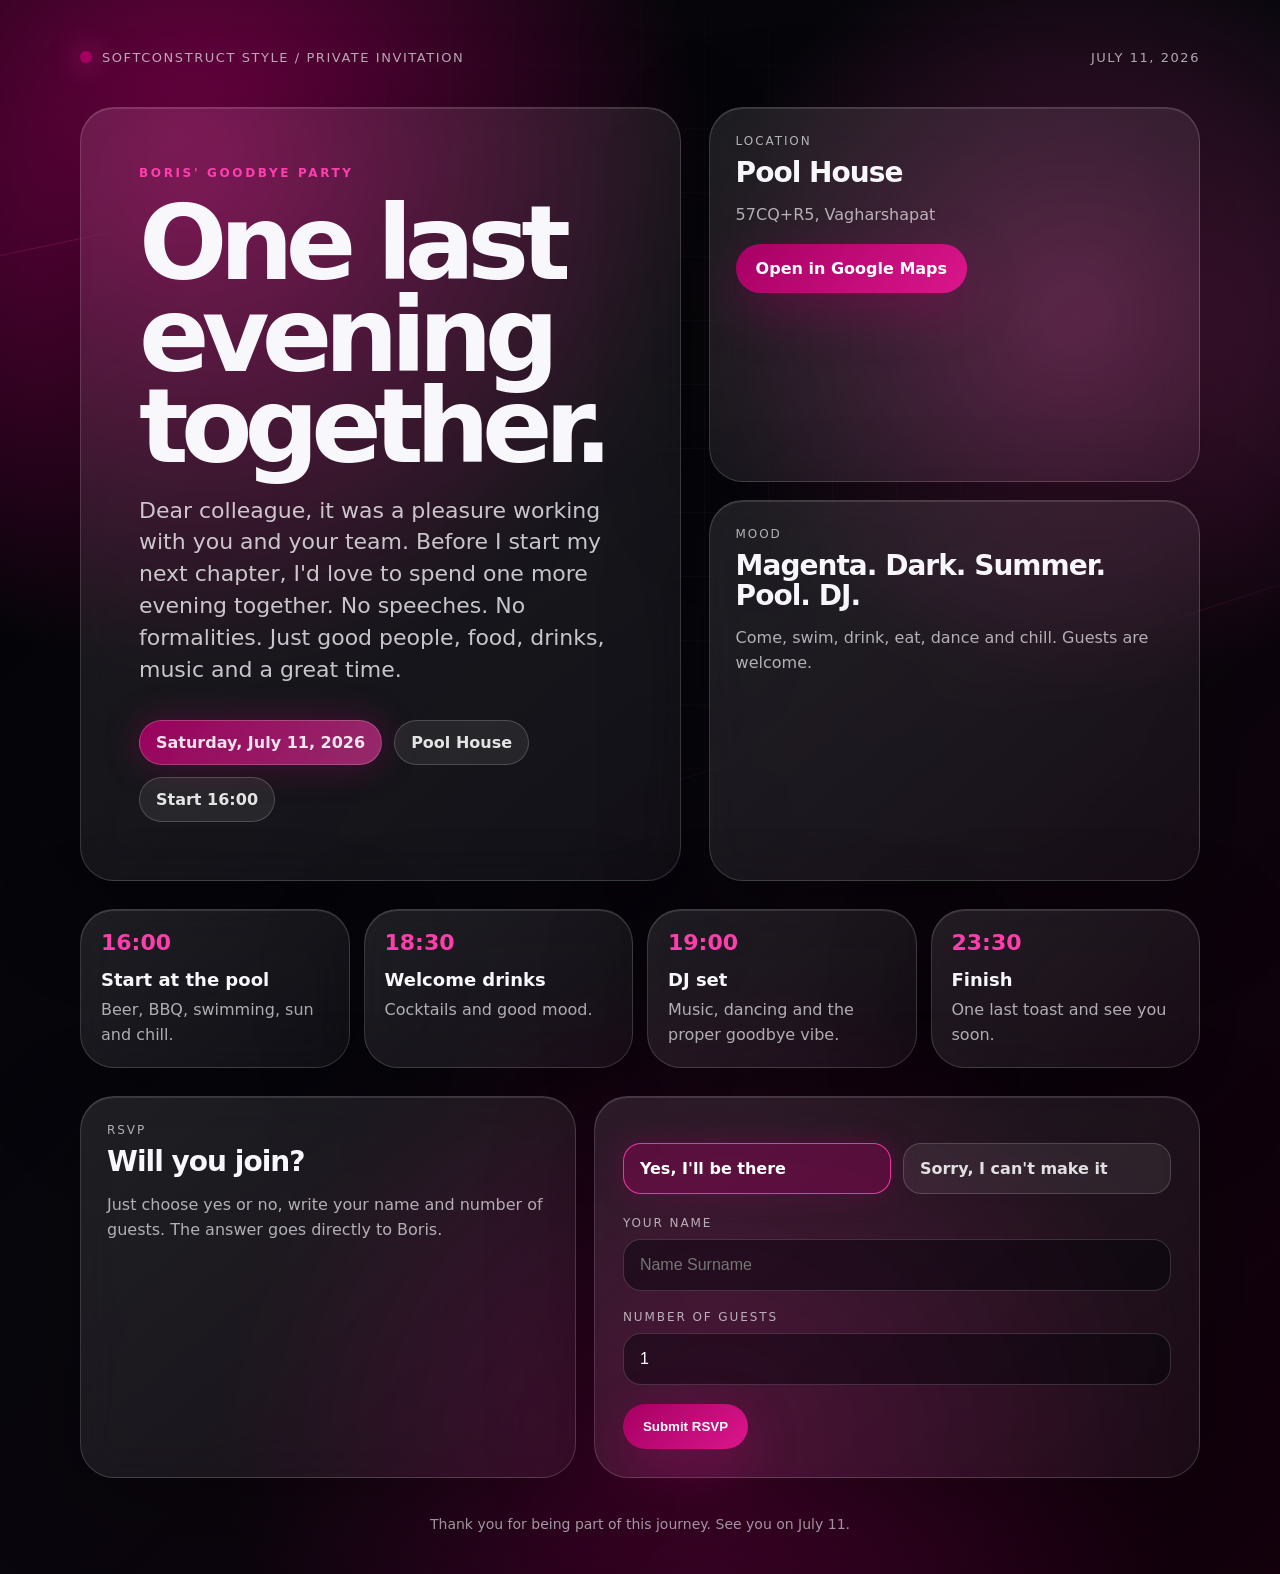
==== goodbuy.html @ ada1ddc1 "Add files via upload" ====
<!doctype html>
<html lang="en">
<head>
  <meta charset="utf-8" />
  <meta name="viewport" content="width=device-width, initial-scale=1" />
  <title>Boris' Goodbye Party</title>
  <meta name="description" content="Boris' Goodbye Party invitation" />
  <style>
    :root {
      --magenta: #a60063;
      --magenta-2: #ff3ead;
      --dark: #07070b;
      --panel: rgba(255,255,255,.075);
      --line: rgba(255,255,255,.16);
      --text: #f8f7fb;
      --muted: rgba(248,247,251,.68);
      --good: #77ffd8;
      --bad: #ff8fb8;
    }
    * { box-sizing: border-box; }
    html { scroll-behavior: smooth; }
    body {
      margin: 0;
      min-height: 100vh;
      color: var(--text);
      background:
        radial-gradient(circle at 15% 10%, rgba(166,0,99,.68), transparent 32rem),
        radial-gradient(circle at 84% 20%, rgba(255,62,173,.30), transparent 24rem),
        radial-gradient(circle at 55% 92%, rgba(166,0,99,.34), transparent 30rem),
        linear-gradient(135deg, #030306 0%, #08070d 48%, #13000c 100%);
      font-family: Inter, ui-sans-serif, system-ui, -apple-system, BlinkMacSystemFont, "Segoe UI", sans-serif;
      overflow-x: hidden;
    }
    body::before {
      content: "";
      position: fixed;
      inset: 0;
      pointer-events: none;
      background-image:
        linear-gradient(rgba(255,255,255,.035) 1px, transparent 1px),
        linear-gradient(90deg, rgba(255,255,255,.035) 1px, transparent 1px);
      background-size: 64px 64px;
      mask-image: radial-gradient(circle at center, black, transparent 78%);
    }
    .glow-line {
      position: fixed;
      width: 62vw;
      height: 1px;
      left: -10vw;
      top: 22vh;
      background: linear-gradient(90deg, transparent, rgba(255,62,173,.82), transparent);
      transform: rotate(-12deg);
      filter: blur(.2px);
      opacity: .55;
      pointer-events: none;
    }
    .glow-line.two { left: 45vw; top: 76vh; transform: rotate(-18deg); opacity: .35; }
    .wrap {
      width: min(1120px, calc(100% - 32px));
      margin: 0 auto;
      padding: 38px 0 42px;
      position: relative;
    }
    .topbar {
      display: flex;
      justify-content: space-between;
      align-items: center;
      gap: 16px;
      padding: 12px 0 42px;
      color: var(--muted);
      font-size: 13px;
      letter-spacing: .12em;
      text-transform: uppercase;
    }
    .brand-dot {
      width: 12px;
      height: 12px;
      border-radius: 999px;
      background: var(--magenta);
      box-shadow: 0 0 28px var(--magenta-2);
      display: inline-block;
      margin-right: 10px;
      vertical-align: -1px;
    }
    .hero {
      display: grid;
      grid-template-columns: 1.1fr .9fr;
      gap: 28px;
      align-items: stretch;
    }
    .card {
      border: 1px solid var(--line);
      background: linear-gradient(140deg, rgba(255,255,255,.10), rgba(255,255,255,.045));
      box-shadow: 0 28px 100px rgba(0,0,0,.34), inset 0 1px 0 rgba(255,255,255,.12);
      backdrop-filter: blur(22px);
      border-radius: 34px;
    }
    .main-card { padding: clamp(28px, 5vw, 58px); min-height: 680px; }
    .eyebrow {
      color: var(--magenta-2);
      font-weight: 800;
      letter-spacing: .22em;
      text-transform: uppercase;
      font-size: 12px;
      margin-bottom: 18px;
    }
    h1 {
      font-size: clamp(46px, 9vw, 104px);
      line-height: .88;
      letter-spacing: -.075em;
      margin: 0 0 22px;
      max-width: 820px;
    }
    .lead {
      max-width: 650px;
      color: rgba(248,247,251,.78);
      font-size: clamp(17px, 2.1vw, 22px);
      line-height: 1.45;
      margin: 0 0 34px;
    }
    .date-row {
      display: flex;
      flex-wrap: wrap;
      gap: 12px;
      margin: 34px 0 0;
    }
    .pill {
      border: 1px solid rgba(255,255,255,.18);
      background: rgba(255,255,255,.075);
      border-radius: 999px;
      padding: 12px 16px;
      color: rgba(255,255,255,.88);
      font-weight: 700;
    }
    .pill.magenta {
      background: linear-gradient(135deg, rgba(166,0,99,.92), rgba(255,62,173,.55));
      box-shadow: 0 0 34px rgba(166,0,99,.38);
      border-color: rgba(255,255,255,.20);
    }
    .side { display: grid; gap: 18px; }
    .info-card { padding: 26px; }
    .label {
      color: var(--muted);
      font-size: 12px;
      text-transform: uppercase;
      letter-spacing: .16em;
      margin-bottom: 10px;
    }
    .big { font-size: 28px; line-height: 1.05; font-weight: 850; letter-spacing: -.035em; margin: 0; }
    .muted { color: var(--muted); line-height: 1.55; }
    .button, button {
      appearance: none;
      border: 0;
      cursor: pointer;
      text-decoration: none;
      display: inline-flex;
      justify-content: center;
      align-items: center;
      gap: 10px;
      border-radius: 999px;
      padding: 15px 20px;
      color: #fff;
      font-weight: 850;
      background: linear-gradient(135deg, var(--magenta), #db168c);
      box-shadow: 0 18px 50px rgba(166,0,99,.35);
      transition: transform .2s ease, filter .2s ease, opacity .2s ease;
    }
    .button:hover, button:hover { transform: translateY(-2px); filter: brightness(1.08); }
    .button.secondary {
      background: rgba(255,255,255,.075);
      border: 1px solid rgba(255,255,255,.16);
      box-shadow: none;
    }
    .agenda {
      margin-top: 28px;
      display: grid;
      grid-template-columns: repeat(4, 1fr);
      gap: 14px;
    }
    .agenda-item { padding: 20px; min-height: 156px; }
    .time { color: var(--magenta-2); font-weight: 900; font-size: 22px; margin-bottom: 14px; }
    .agenda-title { font-size: 18px; font-weight: 850; margin-bottom: 8px; }
    .rsvp {
      margin-top: 28px;
      display: grid;
      grid-template-columns: .9fr 1.1fr;
      gap: 18px;
      align-items: stretch;
    }
    .form-card { padding: 28px; }
    .choice-grid { display: grid; grid-template-columns: 1fr 1fr; gap: 12px; margin: 18px 0; }
    .choice input { display: none; }
    .choice span {
      display: block;
      border: 1px solid rgba(255,255,255,.16);
      background: rgba(255,255,255,.07);
      border-radius: 18px;
      padding: 15px 16px;
      font-weight: 800;
      color: rgba(255,255,255,.86);
      transition: .18s ease;
    }
    .choice input:checked + span {
      border-color: rgba(255,62,173,.88);
      background: rgba(166,0,99,.35);
      box-shadow: 0 0 28px rgba(166,0,99,.25);
      color: #fff;
    }
    input[type="text"], input[type="number"] {
      width: 100%;
      border: 1px solid rgba(255,255,255,.16);
      background: rgba(2,2,8,.42);
      color: #fff;
      border-radius: 18px;
      padding: 16px 16px;
      outline: none;
      font-size: 16px;
      margin: 8px 0 15px;
    }
    input:focus { border-color: rgba(255,62,173,.86); box-shadow: 0 0 0 4px rgba(166,0,99,.18); }
    .submit-row { display: flex; gap: 12px; align-items: center; flex-wrap: wrap; margin-top: 4px; }
    .status { min-height: 24px; color: var(--muted); font-weight: 700; }
    .status.ok { color: var(--good); }
    .status.err { color: var(--bad); }
    .footer {
      text-align: center;
      color: var(--muted);
      padding: 38px 0 0;
      font-size: 14px;
    }
    @media (max-width: 900px) {
      .hero, .rsvp { grid-template-columns: 1fr; }
      .agenda { grid-template-columns: repeat(2, 1fr); }
      .main-card { min-height: auto; }
    }
    @media (max-width: 560px) {
      .wrap { width: min(100% - 22px, 1120px); padding-top: 22px; }
      .topbar { padding-bottom: 24px; align-items: flex-start; flex-direction: column; }
      .main-card, .info-card, .form-card { border-radius: 26px; padding: 22px; }
      .agenda, .choice-grid { grid-template-columns: 1fr; }
      h1 { font-size: 54px; }
    }
  </style>
</head>
<body>
  <div class="glow-line"></div>
  <div class="glow-line two"></div>

  <main class="wrap">
    <div class="topbar">
      <div><span class="brand-dot"></span>SoftConstruct style / private invitation</div>
      <div>July 11, 2026</div>
    </div>

    <section class="hero">
      <div class="card main-card">
        <div class="eyebrow">Boris' Goodbye Party</div>
        <h1>One last evening together.</h1>
        <p class="lead">
          Dear colleague, it was a pleasure working with you and your team.
          Before I start my next chapter, I'd love to spend one more evening together.
          No speeches. No formalities. Just good people, food, drinks, music and a great time.
        </p>
        <div class="date-row">
          <span class="pill magenta">Saturday, July 11, 2026</span>
          <span class="pill">Pool House</span>
          <span class="pill">Start 16:00</span>
        </div>
      </div>

      <aside class="side">
        <div class="card info-card">
          <div class="label">Location</div>
          <p class="big">Pool House</p>
          <p class="muted">57CQ+R5, Vagharshapat</p>
          <a class="button" target="_blank" rel="noopener" href="https://www.google.com/maps/search/?api=1&query=57CQ%2BR5%2C%20Vagharshapat">Open in Google Maps</a>
        </div>
        <div class="card info-card">
          <div class="label">Mood</div>
          <p class="big">Magenta. Dark. Summer. Pool. DJ.</p>
          <p class="muted">Come, swim, drink, eat, dance and chill. Guests are welcome.</p>
        </div>
      </aside>
    </section>

    <section class="agenda">
      <div class="card agenda-item">
        <div class="time">16:00</div>
        <div class="agenda-title">Start at the pool</div>
        <div class="muted">Beer, BBQ, swimming, sun and chill.</div>
      </div>
      <div class="card agenda-item">
        <div class="time">18:30</div>
        <div class="agenda-title">Welcome drinks</div>
        <div class="muted">Cocktails and good mood.</div>
      </div>
      <div class="card agenda-item">
        <div class="time">19:00</div>
        <div class="agenda-title">DJ set</div>
        <div class="muted">Music, dancing and the proper goodbye vibe.</div>
      </div>
      <div class="card agenda-item">
        <div class="time">23:30</div>
        <div class="agenda-title">Finish</div>
        <div class="muted">One last toast and see you soon.</div>
      </div>
    </section>

    <section class="rsvp" id="rsvp">
      <div class="card info-card">
        <div class="label">RSVP</div>
        <p class="big">Will you join?</p>
        <p class="muted">Just choose yes or no, write your name and number of guests. The answer goes directly to Boris.</p>
      </div>

      <form class="card form-card" id="rsvpForm">
        <div class="choice-grid">
          <label class="choice"><input type="radio" name="status" value="Coming" checked><span>Yes, I'll be there</span></label>
          <label class="choice"><input type="radio" name="status" value="Not coming"><span>Sorry, I can't make it</span></label>
        </div>

        <label class="label" for="name">Your name</label>
        <input id="name" name="name" type="text" placeholder="Name Surname" required />

        <label class="label" for="guests">Number of guests</label>
        <input id="guests" name="guests" type="number" min="0" max="20" value="1" required />

        <div class="submit-row">
          <button type="submit" id="submitBtn">Submit RSVP</button>
          <div id="status" class="status"></div>
        </div>
      </form>
    </section>

    <div class="footer">Thank you for being part of this journey. See you on July 11.</div>
  </main>

  <script>
    const form = document.getElementById('rsvpForm');
    const statusEl = document.getElementById('status');
    const submitBtn = document.getElementById('submitBtn');

    form.addEventListener('submit', async (event) => {
      event.preventDefault();
      statusEl.className = 'status';
      statusEl.textContent = 'Sending...';
      submitBtn.disabled = true;
      submitBtn.style.opacity = '.7';

      const data = {
        name: form.name.value.trim(),
        guests: form.guests.value,
        status: form.status.value,
        page: 'onlyket.com/goodbuy'
      };

      try {
        const response = await fetch('/api/rsvp', {
          method: 'POST',
          headers: { 'Content-Type': 'application/json' },
          body: JSON.stringify(data)
        });
        const result = await response.json().catch(() => ({}));
        if (!response.ok) throw new Error(result.error || 'Could not send RSVP');
        statusEl.className = 'status ok';
        statusEl.textContent = 'Done. Thank you!';
        form.reset();
      } catch (error) {
        statusEl.className = 'status err';
        statusEl.textContent = error.message || 'Something went wrong.';
      } finally {
        submitBtn.disabled = false;
        submitBtn.style.opacity = '1';
      }
    });
  </script>
</body>
</html>
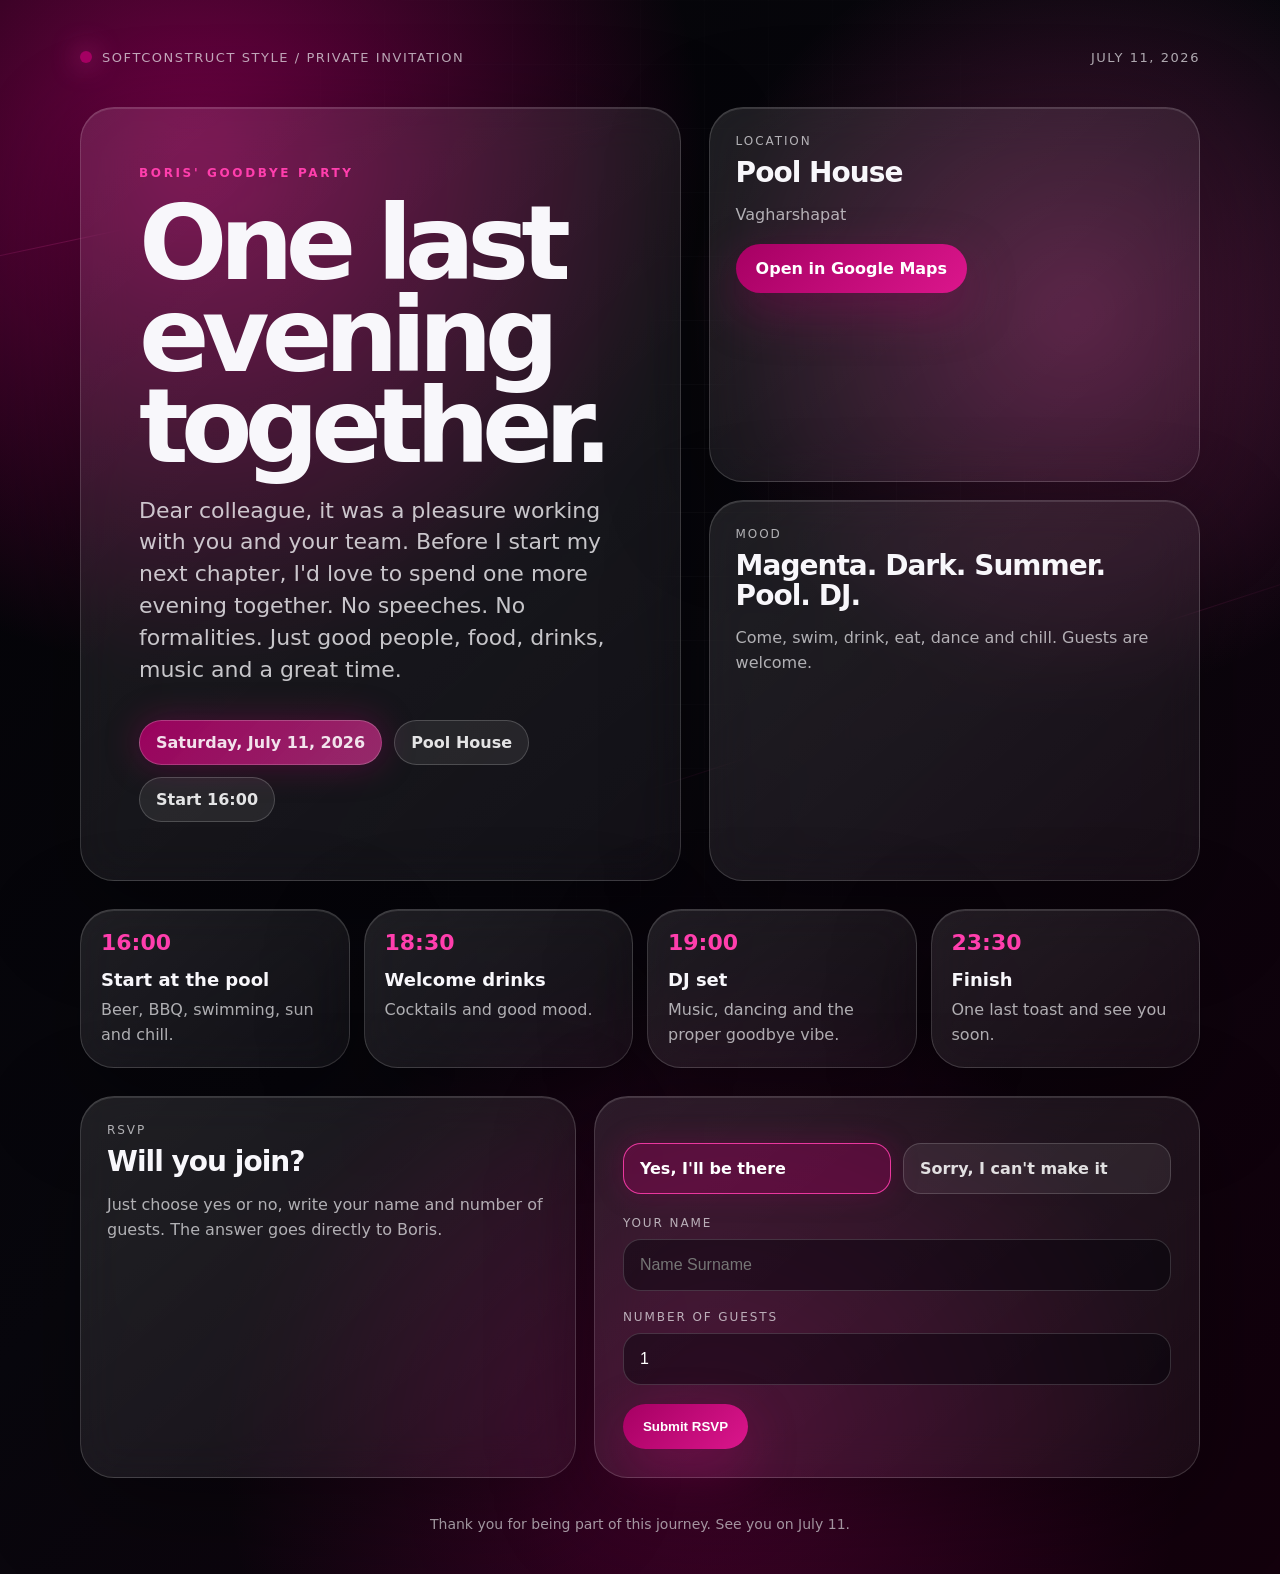
==== commit 8d6b94c6: "Update goodbuy.html" ====
--- a/goodbuy.html
+++ b/goodbuy.html
@@ -269,12 +269,12 @@
       </div>
 
       <aside class="side">
-        <div class="card info-card">
-          <div class="label">Location</div>
-          <p class="big">Pool House</p>
-          <p class="muted">57CQ+R5, Vagharshapat</p>
-          <a class="button" target="_blank" rel="noopener" href="https://www.google.com/maps/search/?api=1&query=57CQ%2BR5%2C%20Vagharshapat">Open in Google Maps</a>
-        </div>
+       <div class="card info-card">
+  <div class="label">Location</div>
+  <p class="big">Pool House</p>
+  <p class="muted">Vagharshapat</p>
+  <a class="button" target="_blank" rel="noopener" href="https://maps.app.goo.gl/15FCkioxfqqfFuEVA">Open in Google Maps</a>
+</div>
         <div class="card info-card">
           <div class="label">Mood</div>
           <p class="big">Magenta. Dark. Summer. Pool. DJ.</p>
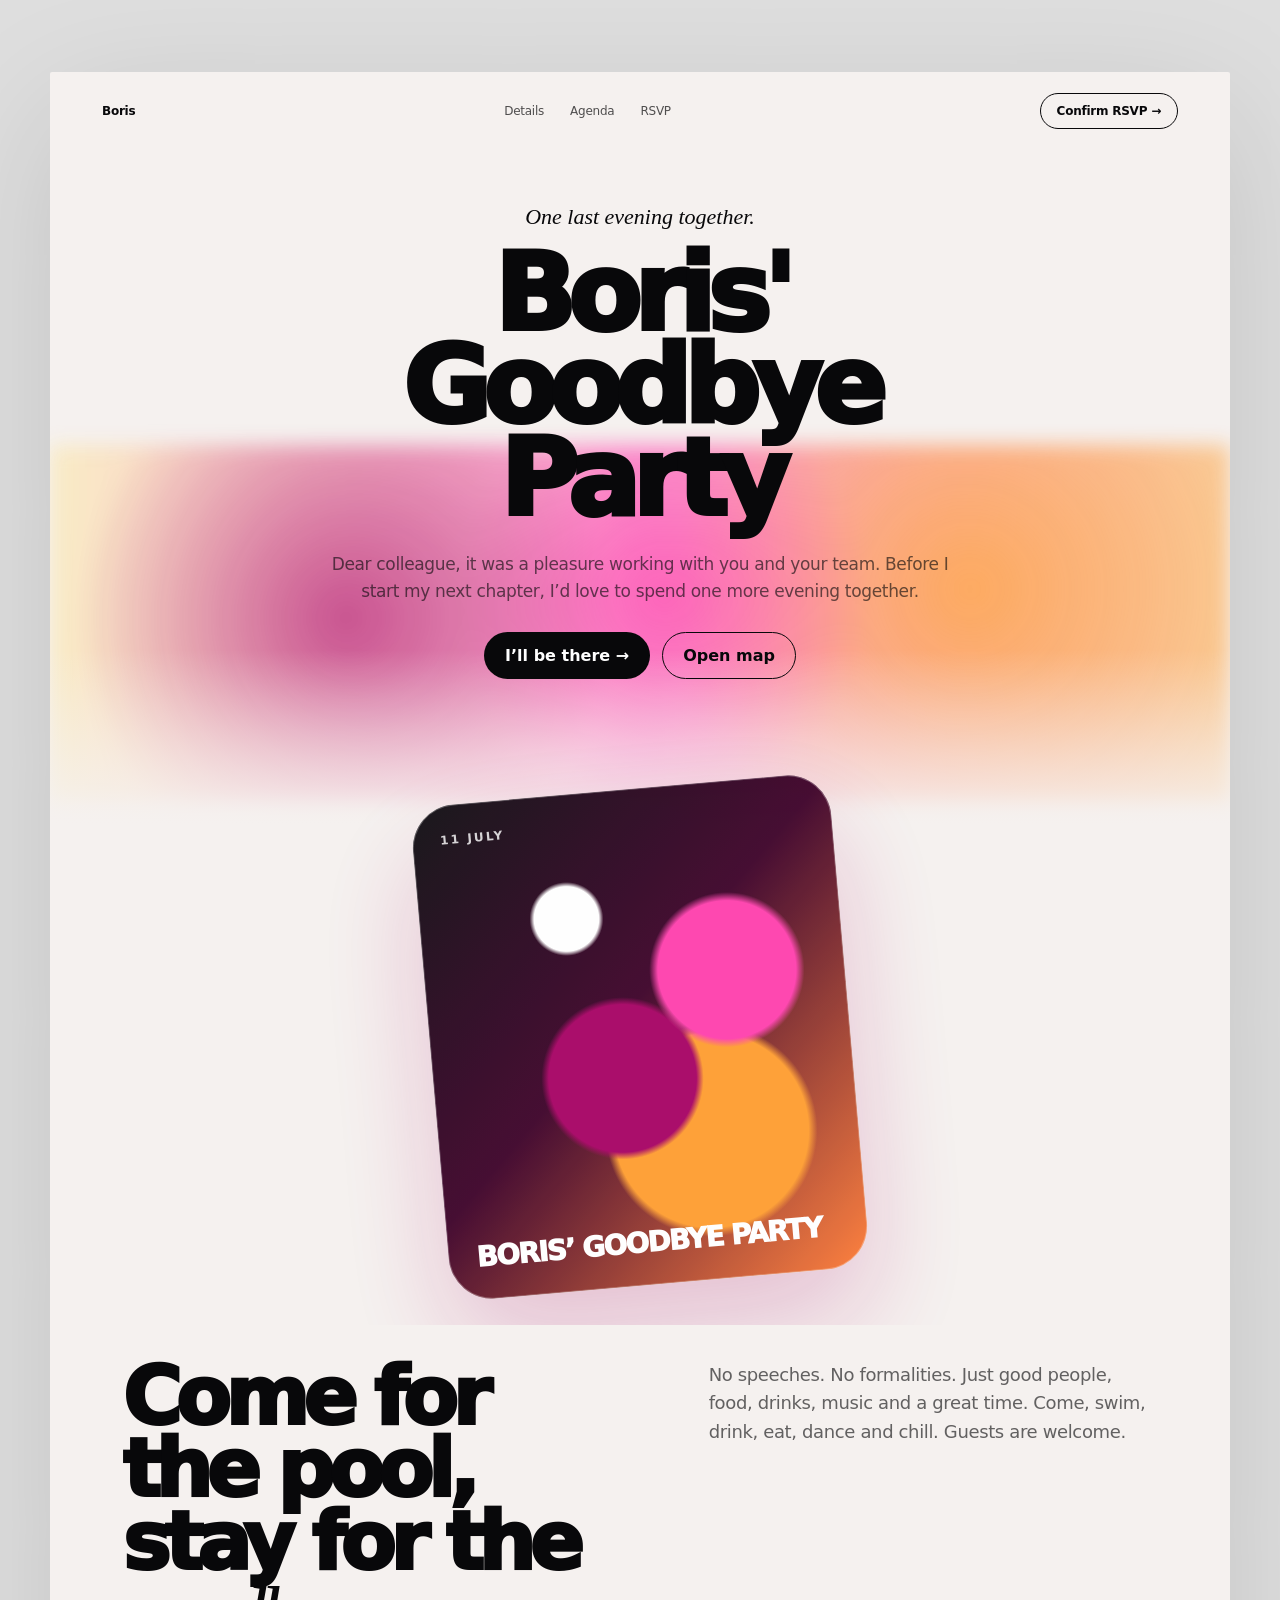
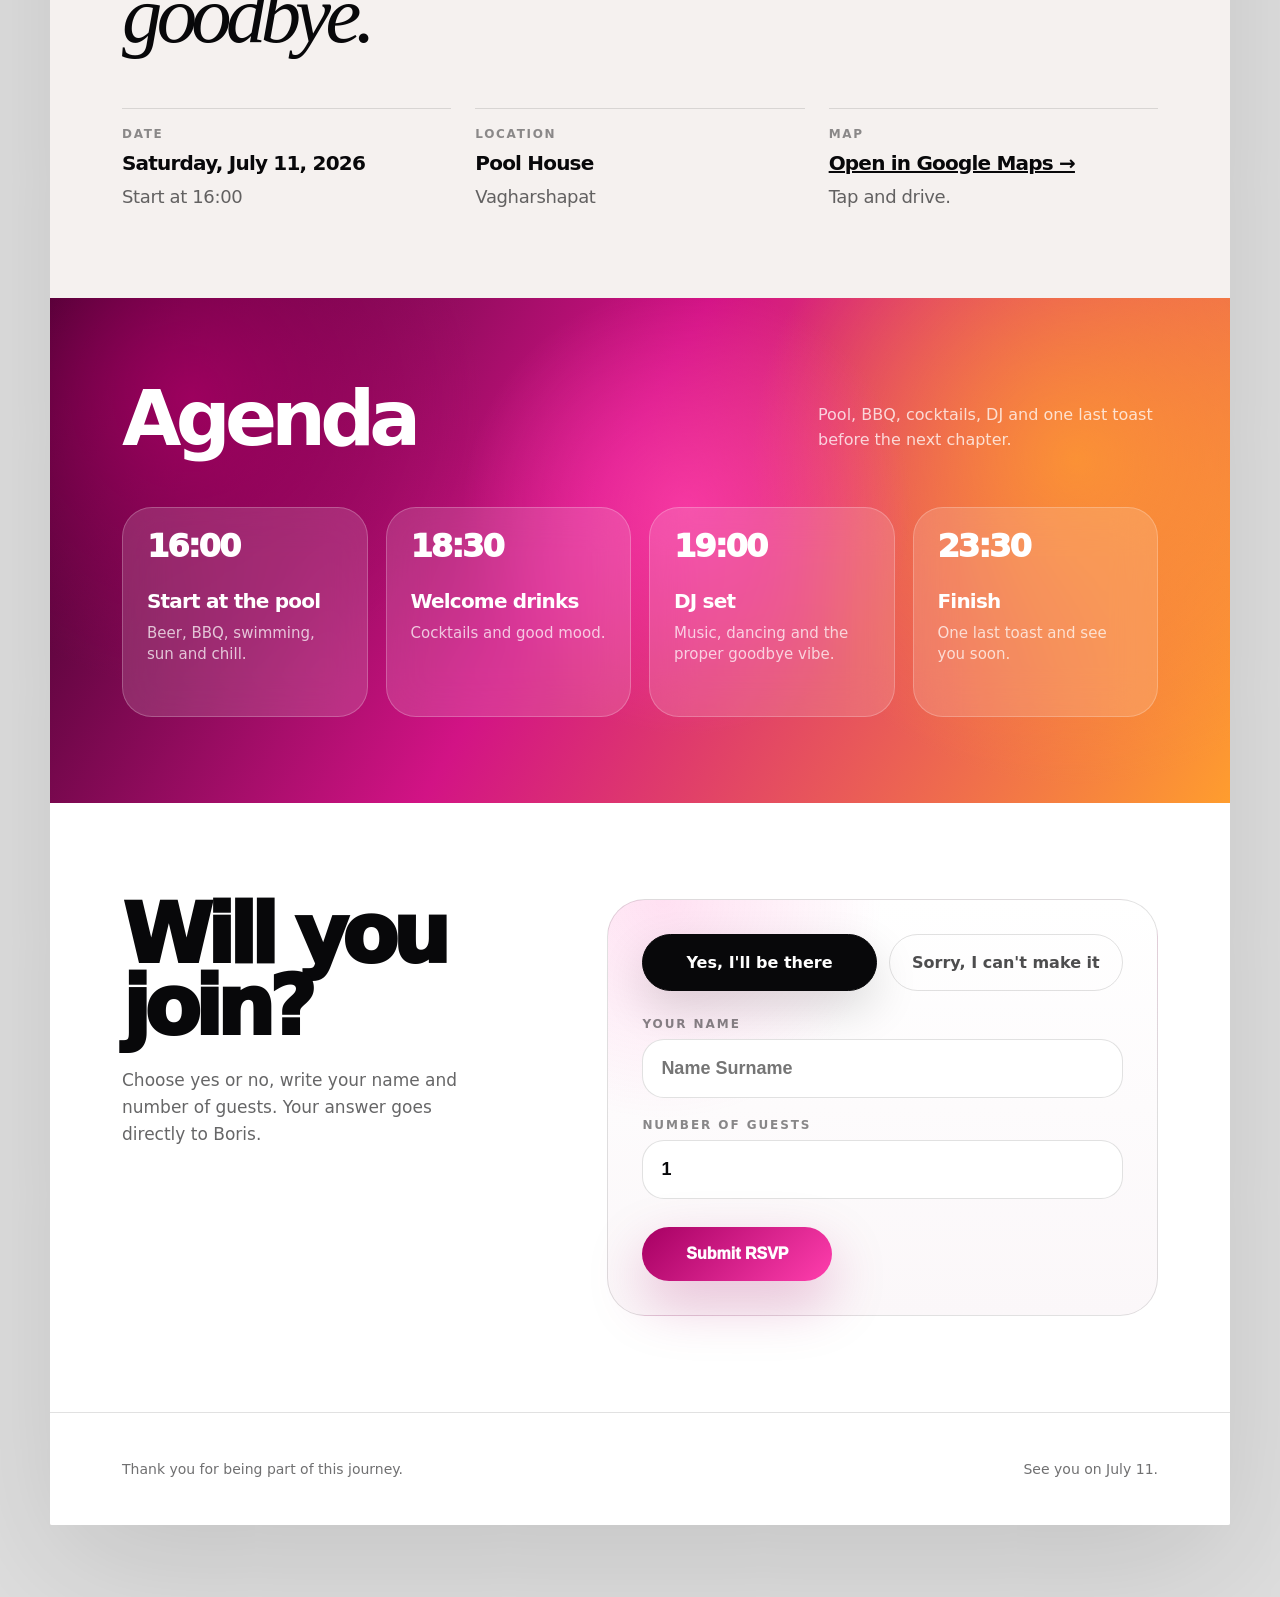
==== commit 979b85b9: "Update goodbuy.html" ====
--- a/goodbuy.html
+++ b/goodbuy.html
@@ -5,334 +5,758 @@
   <meta name="viewport" content="width=device-width, initial-scale=1" />
   <title>Boris' Goodbye Party</title>
   <meta name="description" content="Boris' Goodbye Party invitation" />
+
   <style>
     :root {
+      --black: #08080a;
+      --white: #ffffff;
+      --paper: #f5f1ef;
+      --soft: #ebe6e3;
+      --muted: rgba(8, 8, 10, .62);
+      --line: rgba(8, 8, 10, .12);
       --magenta: #a60063;
-      --magenta-2: #ff3ead;
-      --dark: #07070b;
-      --panel: rgba(255,255,255,.075);
-      --line: rgba(255,255,255,.16);
-      --text: #f8f7fb;
-      --muted: rgba(248,247,251,.68);
-      --good: #77ffd8;
-      --bad: #ff8fb8;
-    }
-    * { box-sizing: border-box; }
-    html { scroll-behavior: smooth; }
+      --pink: #ff3ead;
+      --orange: #ff9d2e;
+      --yellow: #ffe48a;
+      --green: #2ee6a6;
+      --red: #ff5c9d;
+    }
+
+    * {
+      box-sizing: border-box;
+    }
+
+    html {
+      scroll-behavior: smooth;
+    }
+
     body {
       margin: 0;
       min-height: 100vh;
-      color: var(--text);
+      background: #dedede;
+      color: var(--black);
+      font-family: Inter, ui-sans-serif, system-ui, -apple-system, BlinkMacSystemFont, "Segoe UI", sans-serif;
+    }
+
+    a {
+      color: inherit;
+    }
+
+    .page {
+      width: min(1180px, calc(100% - 32px));
+      margin: 72px auto;
+      background: var(--paper);
+      border-radius: 2px;
+      overflow: hidden;
+      box-shadow: 0 40px 140px rgba(0,0,0,.12);
+      position: relative;
+    }
+
+    .topbar {
+      height: 78px;
+      padding: 0 52px;
+      display: flex;
+      align-items: center;
+      justify-content: space-between;
+      font-size: 12px;
+      letter-spacing: -.02em;
+    }
+
+    .logo {
+      font-weight: 850;
+    }
+
+    .nav {
+      display: flex;
+      align-items: center;
+      gap: 26px;
+      color: rgba(8,8,10,.7);
+    }
+
+    .nav a {
+      text-decoration: none;
+    }
+
+    .top-pill {
+      border: 1px solid var(--black);
+      border-radius: 999px;
+      padding: 10px 16px;
+      font-weight: 750;
+      text-decoration: none;
+    }
+
+    .hero {
+      min-height: 760px;
+      padding: 54px 52px 40px;
+      position: relative;
+      text-align: center;
+      overflow: hidden;
+    }
+
+    .hero::before {
+      content: "";
+      position: absolute;
+      left: 0;
+      right: 0;
+      top: 295px;
+      height: 360px;
       background:
-        radial-gradient(circle at 15% 10%, rgba(166,0,99,.68), transparent 32rem),
-        radial-gradient(circle at 84% 20%, rgba(255,62,173,.30), transparent 24rem),
-        radial-gradient(circle at 55% 92%, rgba(166,0,99,.34), transparent 30rem),
-        linear-gradient(135deg, #030306 0%, #08070d 48%, #13000c 100%);
-      font-family: Inter, ui-sans-serif, system-ui, -apple-system, BlinkMacSystemFont, "Segoe UI", sans-serif;
-      overflow-x: hidden;
-    }
-    body::before {
+        radial-gradient(circle at 25% 48%, rgba(166,0,99,.65), transparent 30%),
+        radial-gradient(circle at 52% 42%, rgba(255,62,173,.72), transparent 32%),
+        radial-gradient(circle at 78% 40%, rgba(255,157,46,.72), transparent 32%),
+        linear-gradient(90deg, rgba(255,228,138,.45), rgba(255,62,173,.55), rgba(255,157,46,.50));
+      filter: blur(10px);
+      opacity: .9;
+    }
+
+    .hero::after {
       content: "";
-      position: fixed;
-      inset: 0;
-      pointer-events: none;
-      background-image:
-        linear-gradient(rgba(255,255,255,.035) 1px, transparent 1px),
-        linear-gradient(90deg, rgba(255,255,255,.035) 1px, transparent 1px);
-      background-size: 64px 64px;
-      mask-image: radial-gradient(circle at center, black, transparent 78%);
-    }
-    .glow-line {
-      position: fixed;
-      width: 62vw;
-      height: 1px;
-      left: -10vw;
-      top: 22vh;
-      background: linear-gradient(90deg, transparent, rgba(255,62,173,.82), transparent);
-      transform: rotate(-12deg);
-      filter: blur(.2px);
-      opacity: .55;
-      pointer-events: none;
-    }
-    .glow-line.two { left: 45vw; top: 76vh; transform: rotate(-18deg); opacity: .35; }
-    .wrap {
-      width: min(1120px, calc(100% - 32px));
+      position: absolute;
+      left: 0;
+      right: 0;
+      top: 500px;
+      height: 260px;
+      background: linear-gradient(to bottom, transparent, var(--paper) 72%);
+    }
+
+    .hero-content {
+      position: relative;
+      z-index: 2;
+    }
+
+    .kicker {
+      font-family: Georgia, "Times New Roman", serif;
+      font-style: italic;
+      font-size: 22px;
+      margin-bottom: 18px;
+    }
+
+    h1 {
+      max-width: 760px;
       margin: 0 auto;
-      padding: 38px 0 42px;
+      font-size: clamp(54px, 8.4vw, 112px);
+      line-height: .86;
+      letter-spacing: -.075em;
+      font-weight: 950;
+    }
+
+    .subtitle {
+      max-width: 620px;
+      margin: 26px auto 0;
+      color: var(--muted);
+      font-size: 17px;
+      line-height: 1.55;
+      letter-spacing: -.02em;
+    }
+
+    .hero-actions {
+      margin-top: 28px;
+      display: flex;
+      justify-content: center;
+      gap: 12px;
+      flex-wrap: wrap;
+    }
+
+    .btn {
+      border: 1px solid var(--black);
+      border-radius: 999px;
+      background: transparent;
+      color: var(--black);
+      padding: 13px 20px;
+      font-weight: 850;
+      text-decoration: none;
+      display: inline-flex;
+      align-items: center;
+      justify-content: center;
+      gap: 10px;
+      cursor: pointer;
+      transition: .2s ease;
+    }
+
+    .btn:hover {
+      transform: translateY(-2px);
+    }
+
+    .btn.primary {
+      border-color: transparent;
+      background: var(--black);
+      color: white;
+    }
+
+    .hero-object {
       position: relative;
-    }
-    .topbar {
+      z-index: 2;
+      margin: 110px auto 0;
+      width: min(420px, 80%);
+      aspect-ratio: 1 / 1.18;
+      border-radius: 44px;
+      background:
+        radial-gradient(circle at 35% 25%, #ffffff 0 7%, transparent 8%),
+        radial-gradient(circle at 72% 38%, #ff3ead 0 16%, transparent 18%),
+        radial-gradient(circle at 45% 58%, #a60063 0 20%, transparent 22%),
+        radial-gradient(circle at 65% 70%, #ff9d2e 0 22%, transparent 24%),
+        linear-gradient(135deg, #0c0c10, #3c0028 46%, #ff7b35);
+      box-shadow:
+        0 50px 110px rgba(166,0,99,.22),
+        inset 0 0 0 1px rgba(255,255,255,.28);
+      transform: rotate(-5deg);
+      opacity: .94;
+    }
+
+    .hero-object::before {
+      content: "11 JULY";
+      position: absolute;
+      left: 28px;
+      top: 28px;
+      color: rgba(255,255,255,.82);
+      font-size: 12px;
+      letter-spacing: .18em;
+      font-weight: 850;
+    }
+
+    .hero-object::after {
+      content: "BORIS’ GOODBYE PARTY";
+      position: absolute;
+      left: 28px;
+      bottom: 28px;
+      right: 28px;
+      color: white;
+      font-size: 28px;
+      line-height: .95;
+      letter-spacing: -.06em;
+      font-weight: 950;
+      text-align: left;
+    }
+
+    .section {
+      padding: 86px 72px;
+      position: relative;
+      background: var(--paper);
+    }
+
+    .section.compact {
+      padding-top: 36px;
+    }
+
+    .split {
+      display: grid;
+      grid-template-columns: 1.05fr .95fr;
+      gap: 90px;
+      align-items: start;
+    }
+
+    .big-title {
+      font-size: clamp(48px, 6.3vw, 88px);
+      line-height: .9;
+      letter-spacing: -.075em;
+      margin: 0;
+      font-weight: 950;
+    }
+
+    .italic {
+      font-family: Georgia, "Times New Roman", serif;
+      font-style: italic;
+      font-weight: 400;
+      letter-spacing: -.07em;
+    }
+
+    .text {
+      color: var(--muted);
+      font-size: 18px;
+      line-height: 1.6;
+      margin: 0;
+      letter-spacing: -.02em;
+    }
+
+    .info-grid {
+      margin-top: 56px;
+      display: grid;
+      grid-template-columns: repeat(3, 1fr);
+      gap: 24px;
+    }
+
+    .info-item {
+      border-top: 1px solid var(--line);
+      padding-top: 18px;
+    }
+
+    .small-label {
+      font-size: 12px;
+      text-transform: uppercase;
+      letter-spacing: .14em;
+      color: rgba(8,8,10,.45);
+      font-weight: 850;
+      margin-bottom: 10px;
+    }
+
+    .info-title {
+      font-size: 20px;
+      font-weight: 900;
+      letter-spacing: -.04em;
+      margin-bottom: 8px;
+    }
+
+    .agenda-band {
+      background:
+        radial-gradient(circle at 12% 20%, rgba(166,0,99,.86), transparent 26%),
+        radial-gradient(circle at 54% 42%, rgba(255,62,173,.78), transparent 32%),
+        radial-gradient(circle at 87% 32%, rgba(255,157,46,.8), transparent 30%),
+        linear-gradient(120deg, #330024, #d21385 45%, #ff9d2e);
+      color: white;
+      padding: 86px 72px;
+    }
+
+    .agenda-head {
       display: flex;
       justify-content: space-between;
-      align-items: center;
-      gap: 16px;
-      padding: 12px 0 42px;
-      color: var(--muted);
-      font-size: 13px;
-      letter-spacing: .12em;
-      text-transform: uppercase;
-    }
-    .brand-dot {
-      width: 12px;
-      height: 12px;
-      border-radius: 999px;
-      background: var(--magenta);
-      box-shadow: 0 0 28px var(--magenta-2);
-      display: inline-block;
-      margin-right: 10px;
-      vertical-align: -1px;
-    }
-    .hero {
+      align-items: end;
+      gap: 32px;
+      margin-bottom: 54px;
+    }
+
+    .agenda-head h2 {
+      margin: 0;
+      font-size: clamp(46px, 6vw, 84px);
+      line-height: .9;
+      letter-spacing: -.075em;
+    }
+
+    .agenda-note {
+      max-width: 340px;
+      color: rgba(255,255,255,.76);
+      line-height: 1.55;
+      font-size: 16px;
+    }
+
+    .agenda {
       display: grid;
-      grid-template-columns: 1.1fr .9fr;
-      gap: 28px;
-      align-items: stretch;
-    }
-    .card {
-      border: 1px solid var(--line);
-      background: linear-gradient(140deg, rgba(255,255,255,.10), rgba(255,255,255,.045));
-      box-shadow: 0 28px 100px rgba(0,0,0,.34), inset 0 1px 0 rgba(255,255,255,.12);
-      backdrop-filter: blur(22px);
-      border-radius: 34px;
-    }
-    .main-card { padding: clamp(28px, 5vw, 58px); min-height: 680px; }
-    .eyebrow {
-      color: var(--magenta-2);
-      font-weight: 800;
-      letter-spacing: .22em;
-      text-transform: uppercase;
-      font-size: 12px;
-      margin-bottom: 18px;
-    }
-    h1 {
-      font-size: clamp(46px, 9vw, 104px);
+      grid-template-columns: repeat(4, 1fr);
+      gap: 18px;
+    }
+
+    .agenda-item {
+      min-height: 210px;
+      padding: 24px;
+      border-radius: 30px;
+      background: rgba(255,255,255,.14);
+      border: 1px solid rgba(255,255,255,.22);
+      backdrop-filter: blur(20px);
+    }
+
+    .time {
+      font-size: 32px;
+      line-height: .9;
+      letter-spacing: -.06em;
+      font-weight: 950;
+      margin-bottom: 28px;
+    }
+
+    .agenda-title {
+      font-size: 20px;
+      font-weight: 900;
+      letter-spacing: -.04em;
+      margin-bottom: 10px;
+    }
+
+    .agenda-text {
+      color: rgba(255,255,255,.73);
+      line-height: 1.45;
+      font-size: 15px;
+    }
+
+    .rsvp-section {
+      padding: 96px 72px;
+      background: #fff;
+    }
+
+    .rsvp-layout {
+      display: grid;
+      grid-template-columns: .86fr 1.14fr;
+      gap: 70px;
+      align-items: start;
+    }
+
+    .rsvp-title {
+      margin: 0;
+      font-size: clamp(48px, 6.4vw, 92px);
       line-height: .88;
       letter-spacing: -.075em;
-      margin: 0 0 22px;
-      max-width: 820px;
-    }
-    .lead {
-      max-width: 650px;
-      color: rgba(248,247,251,.78);
-      font-size: clamp(17px, 2.1vw, 22px);
-      line-height: 1.45;
-      margin: 0 0 34px;
-    }
-    .date-row {
-      display: flex;
-      flex-wrap: wrap;
+      font-weight: 950;
+    }
+
+    .rsvp-copy {
+      margin-top: 24px;
+      max-width: 360px;
+      color: var(--muted);
+      line-height: 1.58;
+      font-size: 17px;
+    }
+
+    form {
+      border: 1px solid var(--line);
+      border-radius: 38px;
+      padding: 34px;
+      background:
+        radial-gradient(circle at 10% 0%, rgba(255,62,173,.16), transparent 34%),
+        linear-gradient(180deg, #fff, #fbf7f9);
+    }
+
+    .choice-grid {
+      display: grid;
+      grid-template-columns: 1fr 1fr;
       gap: 12px;
-      margin: 34px 0 0;
-    }
-    .pill {
-      border: 1px solid rgba(255,255,255,.18);
-      background: rgba(255,255,255,.075);
+      margin-bottom: 26px;
+    }
+
+    .choice input {
+      display: none;
+    }
+
+    .choice span {
+      display: block;
+      border: 1px solid var(--line);
       border-radius: 999px;
-      padding: 12px 16px;
-      color: rgba(255,255,255,.88);
-      font-weight: 700;
-    }
-    .pill.magenta {
-      background: linear-gradient(135deg, rgba(166,0,99,.92), rgba(255,62,173,.55));
-      box-shadow: 0 0 34px rgba(166,0,99,.38);
-      border-color: rgba(255,255,255,.20);
-    }
-    .side { display: grid; gap: 18px; }
-    .info-card { padding: 26px; }
-    .label {
-      color: var(--muted);
+      padding: 18px 20px;
+      font-weight: 900;
+      color: rgba(8,8,10,.72);
+      cursor: pointer;
+      transition: .18s ease;
+      text-align: center;
+    }
+
+    .choice input:checked + span {
+      background: var(--black);
+      color: #fff;
+      border-color: var(--black);
+      box-shadow: 0 18px 46px rgba(0,0,0,.14);
+    }
+
+    label.field-label {
+      display: block;
+      margin: 20px 0 8px;
       font-size: 12px;
       text-transform: uppercase;
       letter-spacing: .16em;
-      margin-bottom: 10px;
-    }
-    .big { font-size: 28px; line-height: 1.05; font-weight: 850; letter-spacing: -.035em; margin: 0; }
-    .muted { color: var(--muted); line-height: 1.55; }
-    .button, button {
-      appearance: none;
+      font-weight: 900;
+      color: rgba(8,8,10,.48);
+    }
+
+    input[type="text"],
+    input[type="number"] {
+      width: 100%;
+      border: 1px solid var(--line);
+      background: #fff;
+      color: var(--black);
+      border-radius: 22px;
+      padding: 18px 18px;
+      outline: none;
+      font-size: 18px;
+      font-weight: 700;
+    }
+
+    input:focus {
+      border-color: rgba(166,0,99,.46);
+      box-shadow: 0 0 0 5px rgba(166,0,99,.08);
+    }
+
+    .submit-row {
+      margin-top: 28px;
+      display: flex;
+      align-items: center;
+      gap: 18px;
+      flex-wrap: wrap;
+    }
+
+    button {
+      min-width: 190px;
       border: 0;
+      border-radius: 999px;
+      padding: 18px 24px;
+      background: linear-gradient(135deg, var(--magenta), var(--pink));
+      color: white;
+      font-weight: 950;
+      font-size: 16px;
       cursor: pointer;
-      text-decoration: none;
-      display: inline-flex;
-      justify-content: center;
-      align-items: center;
-      gap: 10px;
-      border-radius: 999px;
-      padding: 15px 20px;
-      color: #fff;
+      box-shadow: 0 22px 55px rgba(166,0,99,.25);
+      transition: .2s ease;
+    }
+
+    button:hover {
+      transform: translateY(-2px);
+      filter: brightness(1.05);
+    }
+
+    .status {
+      min-height: 24px;
       font-weight: 850;
-      background: linear-gradient(135deg, var(--magenta), #db168c);
-      box-shadow: 0 18px 50px rgba(166,0,99,.35);
-      transition: transform .2s ease, filter .2s ease, opacity .2s ease;
-    }
-    .button:hover, button:hover { transform: translateY(-2px); filter: brightness(1.08); }
-    .button.secondary {
-      background: rgba(255,255,255,.075);
-      border: 1px solid rgba(255,255,255,.16);
-      box-shadow: none;
-    }
-    .agenda {
-      margin-top: 28px;
-      display: grid;
-      grid-template-columns: repeat(4, 1fr);
-      gap: 14px;
-    }
-    .agenda-item { padding: 20px; min-height: 156px; }
-    .time { color: var(--magenta-2); font-weight: 900; font-size: 22px; margin-bottom: 14px; }
-    .agenda-title { font-size: 18px; font-weight: 850; margin-bottom: 8px; }
-    .rsvp {
-      margin-top: 28px;
-      display: grid;
-      grid-template-columns: .9fr 1.1fr;
-      gap: 18px;
-      align-items: stretch;
-    }
-    .form-card { padding: 28px; }
-    .choice-grid { display: grid; grid-template-columns: 1fr 1fr; gap: 12px; margin: 18px 0; }
-    .choice input { display: none; }
-    .choice span {
-      display: block;
-      border: 1px solid rgba(255,255,255,.16);
-      background: rgba(255,255,255,.07);
-      border-radius: 18px;
-      padding: 15px 16px;
-      font-weight: 800;
-      color: rgba(255,255,255,.86);
-      transition: .18s ease;
-    }
-    .choice input:checked + span {
-      border-color: rgba(255,62,173,.88);
-      background: rgba(166,0,99,.35);
-      box-shadow: 0 0 28px rgba(166,0,99,.25);
-      color: #fff;
-    }
-    input[type="text"], input[type="number"] {
-      width: 100%;
-      border: 1px solid rgba(255,255,255,.16);
-      background: rgba(2,2,8,.42);
-      color: #fff;
-      border-radius: 18px;
-      padding: 16px 16px;
-      outline: none;
-      font-size: 16px;
-      margin: 8px 0 15px;
-    }
-    input:focus { border-color: rgba(255,62,173,.86); box-shadow: 0 0 0 4px rgba(166,0,99,.18); }
-    .submit-row { display: flex; gap: 12px; align-items: center; flex-wrap: wrap; margin-top: 4px; }
-    .status { min-height: 24px; color: var(--muted); font-weight: 700; }
-    .status.ok { color: var(--good); }
-    .status.err { color: var(--bad); }
+      color: rgba(8,8,10,.58);
+    }
+
+    .status.ok {
+      color: #009e68;
+    }
+
+    .status.err {
+      color: #d4146d;
+    }
+
     .footer {
-      text-align: center;
-      color: var(--muted);
-      padding: 38px 0 0;
+      padding: 48px 72px;
+      background: #fff;
+      border-top: 1px solid var(--line);
+      display: flex;
+      justify-content: space-between;
+      gap: 24px;
+      color: rgba(8,8,10,.58);
       font-size: 14px;
     }
+
     @media (max-width: 900px) {
-      .hero, .rsvp { grid-template-columns: 1fr; }
-      .agenda { grid-template-columns: repeat(2, 1fr); }
-      .main-card { min-height: auto; }
-    }
+      .page {
+        margin: 0;
+        width: 100%;
+      }
+
+      .topbar {
+        padding: 0 24px;
+      }
+
+      .nav {
+        display: none;
+      }
+
+      .hero {
+        padding: 42px 24px 32px;
+        min-height: auto;
+      }
+
+      .hero::before {
+        top: 290px;
+      }
+
+      .hero-object {
+        margin-top: 80px;
+      }
+
+      .section,
+      .agenda-band,
+      .rsvp-section,
+      .footer {
+        padding-left: 24px;
+        padding-right: 24px;
+      }
+
+      .split,
+      .rsvp-layout {
+        grid-template-columns: 1fr;
+        gap: 32px;
+      }
+
+      .info-grid {
+        grid-template-columns: 1fr;
+      }
+
+      .agenda-head {
+        display: block;
+      }
+
+      .agenda-note {
+        margin-top: 18px;
+      }
+
+      .agenda {
+        grid-template-columns: 1fr 1fr;
+      }
+    }
+
     @media (max-width: 560px) {
-      .wrap { width: min(100% - 22px, 1120px); padding-top: 22px; }
-      .topbar { padding-bottom: 24px; align-items: flex-start; flex-direction: column; }
-      .main-card, .info-card, .form-card { border-radius: 26px; padding: 22px; }
-      .agenda, .choice-grid { grid-template-columns: 1fr; }
-      h1 { font-size: 54px; }
+      .topbar {
+        height: 68px;
+      }
+
+      h1 {
+        font-size: 58px;
+      }
+
+      .kicker {
+        font-size: 18px;
+      }
+
+      .subtitle {
+        font-size: 15px;
+      }
+
+      .hero-object {
+        width: 86%;
+        border-radius: 34px;
+      }
+
+      .agenda {
+        grid-template-columns: 1fr;
+      }
+
+      .choice-grid {
+        grid-template-columns: 1fr;
+      }
+
+      form {
+        padding: 22px;
+        border-radius: 28px;
+      }
+
+      .footer {
+        display: block;
+      }
+
+      .footer div + div {
+        margin-top: 8px;
+      }
     }
   </style>
 </head>
+
 <body>
-  <div class="glow-line"></div>
-  <div class="glow-line two"></div>
-
-  <main class="wrap">
-    <div class="topbar">
-      <div><span class="brand-dot"></span>SoftConstruct style / private invitation</div>
-      <div>July 11, 2026</div>
-    </div>
+  <main class="page">
+    <header class="topbar">
+      <div class="logo">Boris</div>
+      <nav class="nav">
+        <a href="#details">Details</a>
+        <a href="#agenda">Agenda</a>
+        <a href="#rsvp">RSVP</a>
+      </nav>
+      <a class="top-pill" href="#rsvp">Confirm RSVP →</a>
+    </header>
 
     <section class="hero">
-      <div class="card main-card">
-        <div class="eyebrow">Boris' Goodbye Party</div>
-        <h1>One last evening together.</h1>
-        <p class="lead">
+      <div class="hero-content">
+        <div class="kicker">One last evening together.</div>
+        <h1>Boris' Goodbye Party</h1>
+        <p class="subtitle">
           Dear colleague, it was a pleasure working with you and your team.
-          Before I start my next chapter, I'd love to spend one more evening together.
+          Before I start my next chapter, I’d love to spend one more evening together.
+        </p>
+
+        <div class="hero-actions">
+          <a class="btn primary" href="#rsvp">I’ll be there →</a>
+          <a class="btn" target="_blank" rel="noopener" href="https://maps.app.goo.gl/15FCkioxfqqfFuEVA">Open map</a>
+        </div>
+      </div>
+
+      <div class="hero-object" aria-hidden="true"></div>
+    </section>
+
+    <section class="section compact" id="details">
+      <div class="split">
+        <h2 class="big-title">
+          Come for the pool,<br>
+          stay for the <span class="italic">goodbye.</span>
+        </h2>
+
+        <p class="text">
           No speeches. No formalities. Just good people, food, drinks, music and a great time.
+          Come, swim, drink, eat, dance and chill. Guests are welcome.
         </p>
-        <div class="date-row">
-          <span class="pill magenta">Saturday, July 11, 2026</span>
-          <span class="pill">Pool House</span>
-          <span class="pill">Start 16:00</span>
-        </div>
       </div>
 
-      <aside class="side">
-       <div class="card info-card">
-  <div class="label">Location</div>
-  <p class="big">Pool House</p>
-  <p class="muted">Vagharshapat</p>
-  <a class="button" target="_blank" rel="noopener" href="https://maps.app.goo.gl/15FCkioxfqqfFuEVA">Open in Google Maps</a>
-</div>
-        <div class="card info-card">
-          <div class="label">Mood</div>
-          <p class="big">Magenta. Dark. Summer. Pool. DJ.</p>
-          <p class="muted">Come, swim, drink, eat, dance and chill. Guests are welcome.</p>
-        </div>
-      </aside>
-    </section>
-
-    <section class="agenda">
-      <div class="card agenda-item">
-        <div class="time">16:00</div>
-        <div class="agenda-title">Start at the pool</div>
-        <div class="muted">Beer, BBQ, swimming, sun and chill.</div>
-      </div>
-      <div class="card agenda-item">
-        <div class="time">18:30</div>
-        <div class="agenda-title">Welcome drinks</div>
-        <div class="muted">Cocktails and good mood.</div>
-      </div>
-      <div class="card agenda-item">
-        <div class="time">19:00</div>
-        <div class="agenda-title">DJ set</div>
-        <div class="muted">Music, dancing and the proper goodbye vibe.</div>
-      </div>
-      <div class="card agenda-item">
-        <div class="time">23:30</div>
-        <div class="agenda-title">Finish</div>
-        <div class="muted">One last toast and see you soon.</div>
+      <div class="info-grid">
+        <div class="info-item">
+          <div class="small-label">Date</div>
+          <div class="info-title">Saturday, July 11, 2026</div>
+          <div class="text">Start at 16:00</div>
+        </div>
+
+        <div class="info-item">
+          <div class="small-label">Location</div>
+          <div class="info-title">Pool House</div>
+          <div class="text">Vagharshapat</div>
+        </div>
+
+        <div class="info-item">
+          <div class="small-label">Map</div>
+          <div class="info-title">
+            <a target="_blank" rel="noopener" href="https://maps.app.goo.gl/15FCkioxfqqfFuEVA">Open in Google Maps →</a>
+          </div>
+          <div class="text">Tap and drive.</div>
+        </div>
       </div>
     </section>
 
-    <section class="rsvp" id="rsvp">
-      <div class="card info-card">
-        <div class="label">RSVP</div>
-        <p class="big">Will you join?</p>
-        <p class="muted">Just choose yes or no, write your name and number of guests. The answer goes directly to Boris.</p>
+    <section class="agenda-band" id="agenda">
+      <div class="agenda-head">
+        <h2>Agenda</h2>
+        <div class="agenda-note">
+          Pool, BBQ, cocktails, DJ and one last toast before the next chapter.
+        </div>
       </div>
 
-      <form class="card form-card" id="rsvpForm">
-        <div class="choice-grid">
-          <label class="choice"><input type="radio" name="status" value="Coming" checked><span>Yes, I'll be there</span></label>
-          <label class="choice"><input type="radio" name="status" value="Not coming"><span>Sorry, I can't make it</span></label>
-        </div>
-
-        <label class="label" for="name">Your name</label>
-        <input id="name" name="name" type="text" placeholder="Name Surname" required />
-
-        <label class="label" for="guests">Number of guests</label>
-        <input id="guests" name="guests" type="number" min="0" max="20" value="1" required />
-
-        <div class="submit-row">
-          <button type="submit" id="submitBtn">Submit RSVP</button>
-          <div id="status" class="status"></div>
-        </div>
-      </form>
+      <div class="agenda">
+        <div class="agenda-item">
+          <div class="time">16:00</div>
+          <div class="agenda-title">Start at the pool</div>
+          <div class="agenda-text">Beer, BBQ, swimming, sun and chill.</div>
+        </div>
+
+        <div class="agenda-item">
+          <div class="time">18:30</div>
+          <div class="agenda-title">Welcome drinks</div>
+          <div class="agenda-text">Cocktails and good mood.</div>
+        </div>
+
+        <div class="agenda-item">
+          <div class="time">19:00</div>
+          <div class="agenda-title">DJ set</div>
+          <div class="agenda-text">Music, dancing and the proper goodbye vibe.</div>
+        </div>
+
+        <div class="agenda-item">
+          <div class="time">23:30</div>
+          <div class="agenda-title">Finish</div>
+          <div class="agenda-text">One last toast and see you soon.</div>
+        </div>
+      </div>
     </section>
 
-    <div class="footer">Thank you for being part of this journey. See you on July 11.</div>
+    <section class="rsvp-section" id="rsvp">
+      <div class="rsvp-layout">
+        <div>
+          <h2 class="rsvp-title">Will you join?</h2>
+          <p class="rsvp-copy">
+            Choose yes or no, write your name and number of guests.
+            Your answer goes directly to Boris.
+          </p>
+        </div>
+
+        <form id="rsvpForm">
+          <div class="choice-grid">
+            <label class="choice">
+              <input type="radio" name="status" value="Coming" checked>
+              <span>Yes, I'll be there</span>
+            </label>
+
+            <label class="choice">
+              <input type="radio" name="status" value="Not coming">
+              <span>Sorry, I can't make it</span>
+            </label>
+          </div>
+
+          <label class="field-label" for="name">Your name</label>
+          <input id="name" name="name" type="text" placeholder="Name Surname" required />
+
+          <label class="field-label" for="guests">Number of guests</label>
+          <input id="guests" name="guests" type="number" min="0" max="20" value="1" required />
+
+          <div class="submit-row">
+            <button type="submit" id="submitBtn">Submit RSVP</button>
+            <div id="status" class="status"></div>
+          </div>
+        </form>
+      </div>
+    </section>
+
+    <footer class="footer">
+      <div>Thank you for being part of this journey.</div>
+      <div>See you on July 11.</div>
+    </footer>
   </main>
 
   <script>
@@ -342,6 +766,7 @@
 
     form.addEventListener('submit', async (event) => {
       event.preventDefault();
+
       statusEl.className = 'status';
       statusEl.textContent = 'Sending...';
       submitBtn.disabled = true;
@@ -360,8 +785,13 @@
           headers: { 'Content-Type': 'application/json' },
           body: JSON.stringify(data)
         });
+
         const result = await response.json().catch(() => ({}));
-        if (!response.ok) throw new Error(result.error || 'Could not send RSVP');
+
+        if (!response.ok) {
+          throw new Error(result.error || 'Could not send RSVP');
+        }
+
         statusEl.className = 'status ok';
         statusEl.textContent = 'Done. Thank you!';
         form.reset();
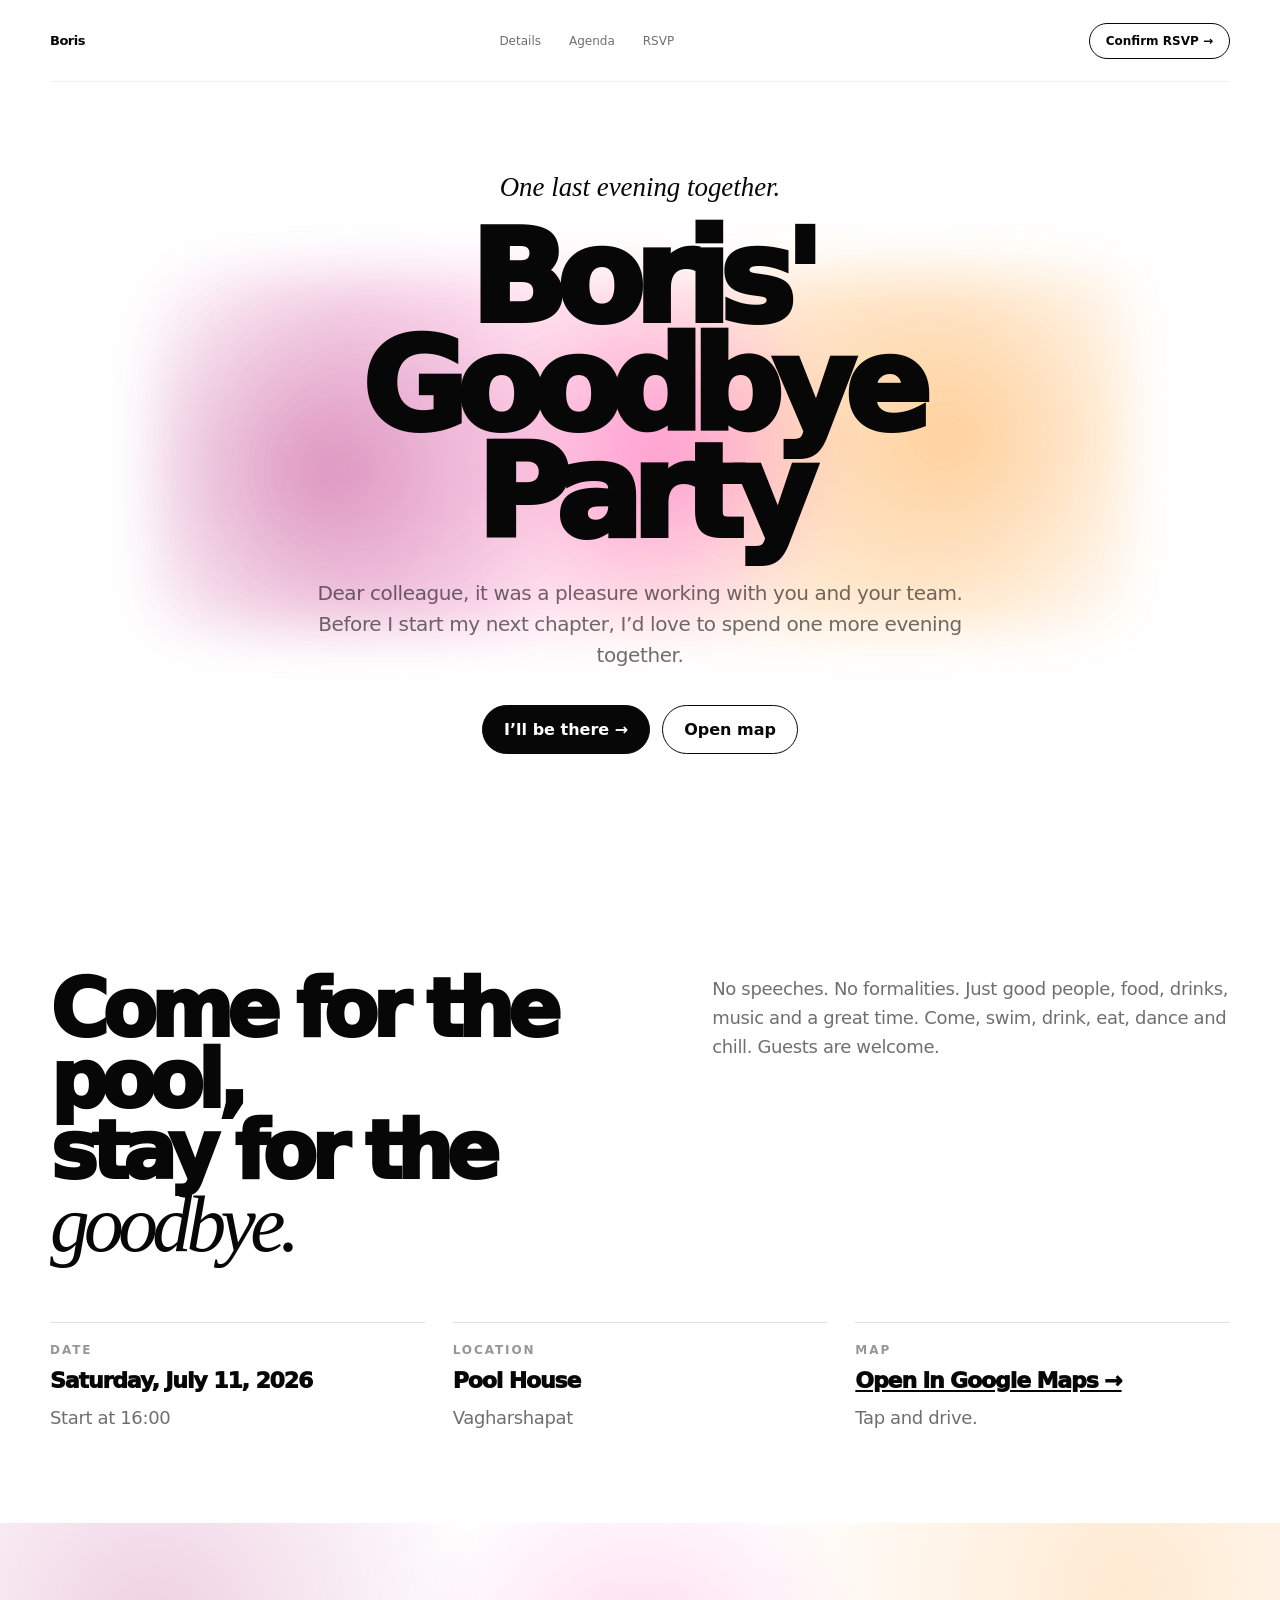
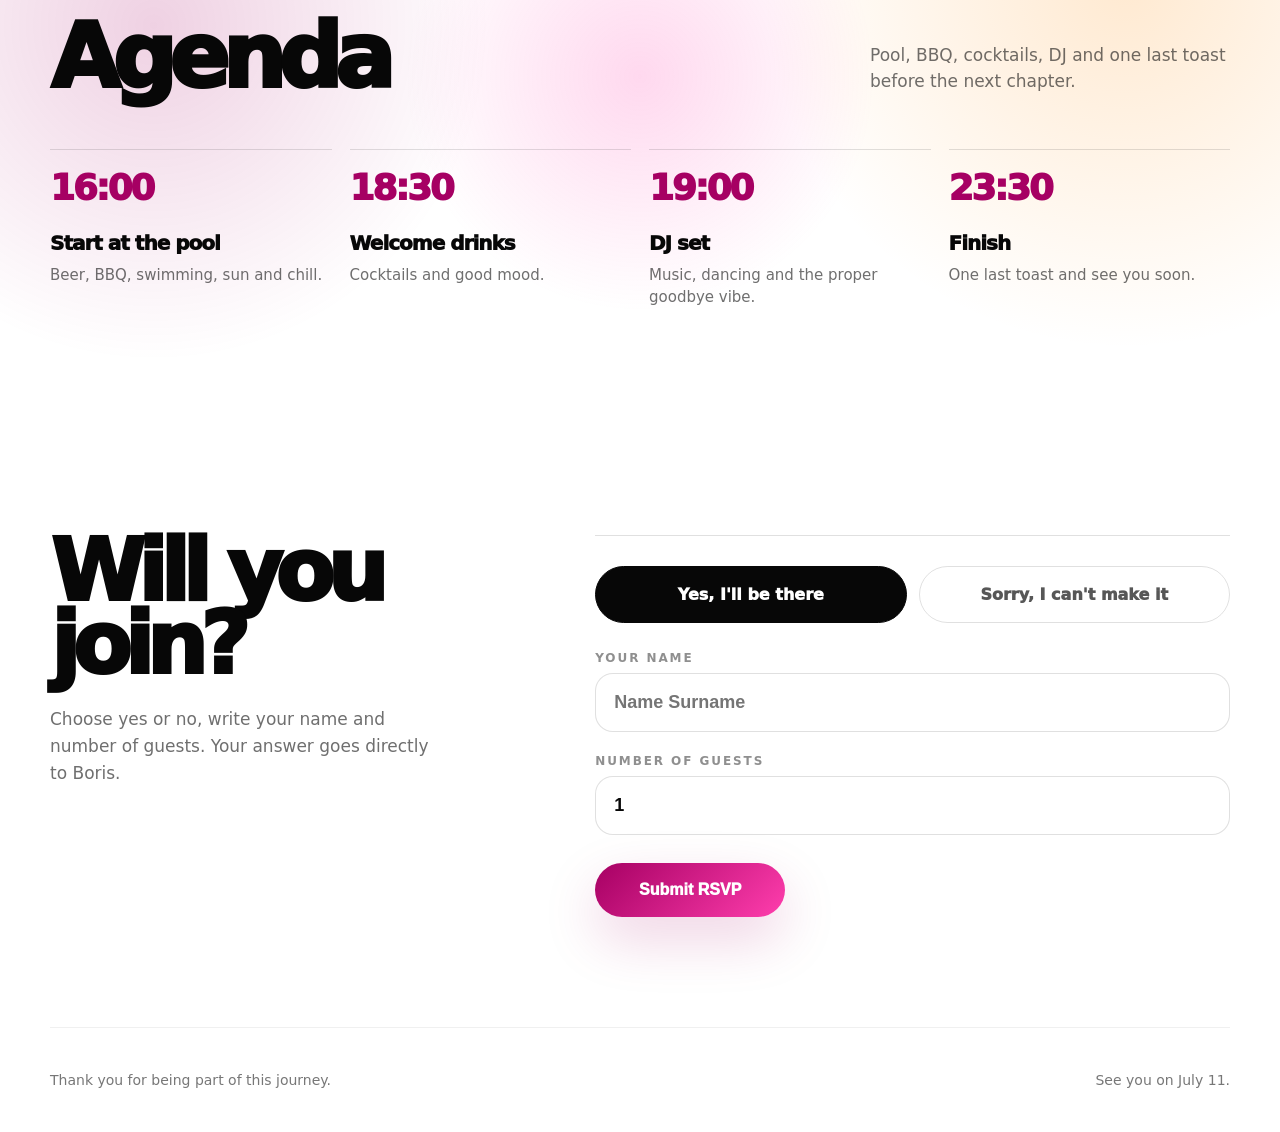
==== commit 2fb8476a: "Update goodbuy.html" ====
--- a/goodbuy.html
+++ b/goodbuy.html
@@ -8,18 +8,16 @@
 
   <style>
     :root {
-      --black: #08080a;
+      --black: #070707;
       --white: #ffffff;
-      --paper: #f5f1ef;
-      --soft: #ebe6e3;
-      --muted: rgba(8, 8, 10, .62);
-      --line: rgba(8, 8, 10, .12);
+      --muted: rgba(7, 7, 7, .58);
+      --soft: rgba(7, 7, 7, .08);
+      --line: rgba(7, 7, 7, .12);
       --magenta: #a60063;
       --pink: #ff3ead;
       --orange: #ff9d2e;
-      --yellow: #ffe48a;
-      --green: #2ee6a6;
-      --red: #ff5c9d;
+      --green: #009e68;
+      --red: #d4146d;
     }
 
     * {
@@ -32,8 +30,7 @@
 
     body {
       margin: 0;
-      min-height: 100vh;
-      background: #dedede;
+      background: #ffffff;
       color: var(--black);
       font-family: Inter, ui-sans-serif, system-ui, -apple-system, BlinkMacSystemFont, "Segoe UI", sans-serif;
     }
@@ -43,70 +40,77 @@
     }
 
     .page {
-      width: min(1180px, calc(100% - 32px));
-      margin: 72px auto;
-      background: var(--paper);
-      border-radius: 2px;
+      width: 100%;
+      min-height: 100vh;
+      background: #ffffff;
       overflow: hidden;
-      box-shadow: 0 40px 140px rgba(0,0,0,.12);
-      position: relative;
+    }
+
+    .wrap {
+      width: min(1180px, calc(100% - 40px));
+      margin: 0 auto;
     }
 
     .topbar {
-      height: 78px;
-      padding: 0 52px;
+      height: 82px;
       display: flex;
+      justify-content: space-between;
       align-items: center;
-      justify-content: space-between;
-      font-size: 12px;
-      letter-spacing: -.02em;
+      font-size: 13px;
+      border-bottom: 1px solid rgba(0,0,0,.06);
     }
 
     .logo {
-      font-weight: 850;
+      font-weight: 900;
+      letter-spacing: -.04em;
     }
 
     .nav {
       display: flex;
-      align-items: center;
-      gap: 26px;
-      color: rgba(8,8,10,.7);
+      gap: 28px;
+      color: var(--muted);
+      font-size: 12px;
     }
 
     .nav a {
       text-decoration: none;
     }
 
-    .top-pill {
+    .top-btn {
       border: 1px solid var(--black);
       border-radius: 999px;
       padding: 10px 16px;
-      font-weight: 750;
       text-decoration: none;
+      font-size: 12px;
+      font-weight: 850;
     }
 
     .hero {
+      position: relative;
       min-height: 760px;
-      padding: 54px 52px 40px;
-      position: relative;
+      display: flex;
+      align-items: center;
+      justify-content: center;
       text-align: center;
-      overflow: hidden;
+      padding: 90px 0 130px;
     }
 
     .hero::before {
       content: "";
       position: absolute;
-      left: 0;
-      right: 0;
-      top: 295px;
+      left: 50%;
+      top: 46%;
+      width: min(980px, 96vw);
       height: 360px;
+      transform: translate(-50%, -50%);
       background:
-        radial-gradient(circle at 25% 48%, rgba(166,0,99,.65), transparent 30%),
-        radial-gradient(circle at 52% 42%, rgba(255,62,173,.72), transparent 32%),
-        radial-gradient(circle at 78% 40%, rgba(255,157,46,.72), transparent 32%),
-        linear-gradient(90deg, rgba(255,228,138,.45), rgba(255,62,173,.55), rgba(255,157,46,.50));
-      filter: blur(10px);
-      opacity: .9;
+        radial-gradient(circle at 18% 55%, rgba(166, 0, 99, .50), transparent 30%),
+        radial-gradient(circle at 52% 50%, rgba(255, 62, 173, .62), transparent 34%),
+        radial-gradient(circle at 82% 46%, rgba(255, 157, 46, .58), transparent 32%),
+        linear-gradient(90deg, rgba(255,255,255,0), rgba(255,62,173,.22), rgba(255,157,46,.20), rgba(255,255,255,0));
+      filter: blur(26px);
+      opacity: .78;
+      pointer-events: none;
     }
 
     .hero::after {
@@ -114,43 +118,46 @@
       position: absolute;
       left: 0;
       right: 0;
-      top: 500px;
-      height: 260px;
-      background: linear-gradient(to bottom, transparent, var(--paper) 72%);
-    }
-
-    .hero-content {
+      bottom: 0;
+      height: 240px;
+      background: linear-gradient(to bottom, rgba(255,255,255,0), #fff 70%);
+      pointer-events: none;
+    }
+
+    .hero-inner {
       position: relative;
       z-index: 2;
+      max-width: 920px;
+      margin: 0 auto;
     }
 
     .kicker {
       font-family: Georgia, "Times New Roman", serif;
       font-style: italic;
-      font-size: 22px;
-      margin-bottom: 18px;
+      font-size: clamp(20px, 2.1vw, 28px);
+      margin-bottom: 22px;
     }
 
     h1 {
-      max-width: 760px;
       margin: 0 auto;
-      font-size: clamp(54px, 8.4vw, 112px);
-      line-height: .86;
-      letter-spacing: -.075em;
+      max-width: 900px;
+      font-size: clamp(64px, 10vw, 150px);
+      line-height: .84;
+      letter-spacing: -.085em;
       font-weight: 950;
     }
 
     .subtitle {
-      max-width: 620px;
-      margin: 26px auto 0;
+      max-width: 650px;
+      margin: 30px auto 0;
       color: var(--muted);
-      font-size: 17px;
+      font-size: clamp(16px, 1.7vw, 20px);
       line-height: 1.55;
       letter-spacing: -.02em;
     }
 
     .hero-actions {
-      margin-top: 28px;
+      margin-top: 34px;
       display: flex;
       justify-content: center;
       gap: 12px;
@@ -162,13 +169,12 @@
       border-radius: 999px;
       background: transparent;
       color: var(--black);
-      padding: 13px 20px;
-      font-weight: 850;
+      padding: 14px 21px;
+      font-weight: 900;
       text-decoration: none;
       display: inline-flex;
       align-items: center;
       justify-content: center;
-      gap: 10px;
       cursor: pointer;
       transition: .2s ease;
     }
@@ -178,64 +184,13 @@
     }
 
     .btn.primary {
-      border-color: transparent;
       background: var(--black);
-      color: white;
-    }
-
-    .hero-object {
-      position: relative;
-      z-index: 2;
-      margin: 110px auto 0;
-      width: min(420px, 80%);
-      aspect-ratio: 1 / 1.18;
-      border-radius: 44px;
-      background:
-        radial-gradient(circle at 35% 25%, #ffffff 0 7%, transparent 8%),
-        radial-gradient(circle at 72% 38%, #ff3ead 0 16%, transparent 18%),
-        radial-gradient(circle at 45% 58%, #a60063 0 20%, transparent 22%),
-        radial-gradient(circle at 65% 70%, #ff9d2e 0 22%, transparent 24%),
-        linear-gradient(135deg, #0c0c10, #3c0028 46%, #ff7b35);
-      box-shadow:
-        0 50px 110px rgba(166,0,99,.22),
-        inset 0 0 0 1px rgba(255,255,255,.28);
-      transform: rotate(-5deg);
-      opacity: .94;
-    }
-
-    .hero-object::before {
-      content: "11 JULY";
-      position: absolute;
-      left: 28px;
-      top: 28px;
-      color: rgba(255,255,255,.82);
-      font-size: 12px;
-      letter-spacing: .18em;
-      font-weight: 850;
-    }
-
-    .hero-object::after {
-      content: "BORIS’ GOODBYE PARTY";
-      position: absolute;
-      left: 28px;
-      bottom: 28px;
-      right: 28px;
-      color: white;
-      font-size: 28px;
-      line-height: .95;
-      letter-spacing: -.06em;
-      font-weight: 950;
-      text-align: left;
+      color: #fff;
     }
 
     .section {
-      padding: 86px 72px;
-      position: relative;
-      background: var(--paper);
-    }
-
-    .section.compact {
-      padding-top: 36px;
+      padding: 90px 0;
+      background: #fff;
     }
 
     .split {
@@ -246,10 +201,10 @@
     }
 
     .big-title {
-      font-size: clamp(48px, 6.3vw, 88px);
+      margin: 0;
+      font-size: clamp(48px, 6.2vw, 92px);
       line-height: .9;
-      letter-spacing: -.075em;
-      margin: 0;
+      letter-spacing: -.08em;
       font-weight: 950;
     }
 
@@ -263,69 +218,83 @@
     .text {
       color: var(--muted);
       font-size: 18px;
-      line-height: 1.6;
+      line-height: 1.62;
+      letter-spacing: -.02em;
       margin: 0;
-      letter-spacing: -.02em;
     }
 
     .info-grid {
-      margin-top: 56px;
+      margin-top: 62px;
       display: grid;
       grid-template-columns: repeat(3, 1fr);
-      gap: 24px;
+      gap: 28px;
     }
 
     .info-item {
       border-top: 1px solid var(--line);
-      padding-top: 18px;
+      padding-top: 20px;
     }
 
     .small-label {
       font-size: 12px;
       text-transform: uppercase;
-      letter-spacing: .14em;
-      color: rgba(8,8,10,.45);
-      font-weight: 850;
+      letter-spacing: .16em;
+      color: rgba(7,7,7,.42);
+      font-weight: 900;
+      margin-bottom: 12px;
+    }
+
+    .info-title {
+      font-size: 22px;
+      line-height: 1.1;
+      font-weight: 950;
+      letter-spacing: -.05em;
       margin-bottom: 10px;
     }
 
-    .info-title {
-      font-size: 20px;
-      font-weight: 900;
-      letter-spacing: -.04em;
-      margin-bottom: 8px;
-    }
-
-    .agenda-band {
+    .agenda-section {
+      padding: 96px 0;
+      background: #fff;
+      position: relative;
+    }
+
+    .agenda-section::before {
+      content: "";
+      position: absolute;
+      inset: 0;
       background:
-        radial-gradient(circle at 12% 20%, rgba(166,0,99,.86), transparent 26%),
-        radial-gradient(circle at 54% 42%, rgba(255,62,173,.78), transparent 32%),
-        radial-gradient(circle at 87% 32%, rgba(255,157,46,.8), transparent 30%),
-        linear-gradient(120deg, #330024, #d21385 45%, #ff9d2e);
-      color: white;
-      padding: 86px 72px;
+        radial-gradient(circle at 12% 20%, rgba(166,0,99,.18), transparent 28%),
+        radial-gradient(circle at 50% 30%, rgba(255,62,173,.20), transparent 32%),
+        radial-gradient(circle at 88% 12%, rgba(255,157,46,.22), transparent 30%);
+      pointer-events: none;
+    }
+
+    .agenda-inner {
+      position: relative;
+      z-index: 2;
     }
 
     .agenda-head {
       display: flex;
       justify-content: space-between;
-      align-items: end;
-      gap: 32px;
+      align-items: flex-end;
+      gap: 36px;
       margin-bottom: 54px;
     }
 
     .agenda-head h2 {
       margin: 0;
-      font-size: clamp(46px, 6vw, 84px);
-      line-height: .9;
-      letter-spacing: -.075em;
+      font-size: clamp(54px, 7vw, 108px);
+      line-height: .85;
+      letter-spacing: -.085em;
+      font-weight: 950;
     }
 
     .agenda-note {
-      max-width: 340px;
-      color: rgba(255,255,255,.76);
+      max-width: 360px;
+      color: var(--muted);
       line-height: 1.55;
-      font-size: 16px;
+      font-size: 17px;
     }
 
     .agenda {
@@ -335,77 +304,72 @@
     }
 
     .agenda-item {
-      min-height: 210px;
-      padding: 24px;
-      border-radius: 30px;
-      background: rgba(255,255,255,.14);
-      border: 1px solid rgba(255,255,255,.22);
-      backdrop-filter: blur(20px);
+      border-top: 1px solid var(--line);
+      padding-top: 22px;
+      min-height: 190px;
     }
 
     .time {
-      font-size: 32px;
+      font-size: 36px;
       line-height: .9;
-      letter-spacing: -.06em;
+      letter-spacing: -.065em;
       font-weight: 950;
       margin-bottom: 28px;
+      color: var(--magenta);
     }
 
     .agenda-title {
       font-size: 20px;
-      font-weight: 900;
-      letter-spacing: -.04em;
+      line-height: 1.1;
+      font-weight: 950;
+      letter-spacing: -.05em;
       margin-bottom: 10px;
     }
 
     .agenda-text {
-      color: rgba(255,255,255,.73);
-      line-height: 1.45;
+      color: var(--muted);
+      line-height: 1.48;
       font-size: 15px;
     }
 
     .rsvp-section {
-      padding: 96px 72px;
+      padding: 100px 0 110px;
       background: #fff;
     }
 
     .rsvp-layout {
       display: grid;
-      grid-template-columns: .86fr 1.14fr;
-      gap: 70px;
+      grid-template-columns: .85fr 1.15fr;
+      gap: 76px;
       align-items: start;
     }
 
     .rsvp-title {
       margin: 0;
-      font-size: clamp(48px, 6.4vw, 92px);
-      line-height: .88;
-      letter-spacing: -.075em;
+      font-size: clamp(52px, 6.7vw, 98px);
+      line-height: .86;
+      letter-spacing: -.085em;
       font-weight: 950;
     }
 
     .rsvp-copy {
       margin-top: 24px;
-      max-width: 360px;
+      max-width: 380px;
       color: var(--muted);
       line-height: 1.58;
       font-size: 17px;
     }
 
     form {
-      border: 1px solid var(--line);
-      border-radius: 38px;
-      padding: 34px;
-      background:
-        radial-gradient(circle at 10% 0%, rgba(255,62,173,.16), transparent 34%),
-        linear-gradient(180deg, #fff, #fbf7f9);
+      border-top: 1px solid var(--line);
+      padding-top: 30px;
     }
 
     .choice-grid {
       display: grid;
       grid-template-columns: 1fr 1fr;
       gap: 12px;
-      margin-bottom: 26px;
+      margin-bottom: 28px;
     }
 
     .choice input {
@@ -417,8 +381,8 @@
       border: 1px solid var(--line);
       border-radius: 999px;
       padding: 18px 20px;
-      font-weight: 900;
-      color: rgba(8,8,10,.72);
+      font-weight: 950;
+      color: rgba(7,7,7,.68);
       cursor: pointer;
       transition: .18s ease;
       text-align: center;
@@ -428,17 +392,16 @@
       background: var(--black);
       color: #fff;
       border-color: var(--black);
-      box-shadow: 0 18px 46px rgba(0,0,0,.14);
     }
 
     label.field-label {
       display: block;
-      margin: 20px 0 8px;
+      margin: 22px 0 8px;
       font-size: 12px;
       text-transform: uppercase;
       letter-spacing: .16em;
       font-weight: 900;
-      color: rgba(8,8,10,.48);
+      color: rgba(7,7,7,.45);
     }
 
     input[type="text"],
@@ -447,15 +410,15 @@
       border: 1px solid var(--line);
       background: #fff;
       color: var(--black);
-      border-radius: 22px;
+      border-radius: 18px;
       padding: 18px 18px;
       outline: none;
       font-size: 18px;
-      font-weight: 700;
+      font-weight: 750;
     }
 
     input:focus {
-      border-color: rgba(166,0,99,.46);
+      border-color: rgba(166,0,99,.55);
       box-shadow: 0 0 0 5px rgba(166,0,99,.08);
     }
 
@@ -477,7 +440,7 @@
       font-weight: 950;
       font-size: 16px;
       cursor: pointer;
-      box-shadow: 0 22px 55px rgba(166,0,99,.25);
+      box-shadow: 0 22px 55px rgba(166,0,99,.18);
       transition: .2s ease;
     }
 
@@ -489,36 +452,30 @@
     .status {
       min-height: 24px;
       font-weight: 850;
-      color: rgba(8,8,10,.58);
+      color: rgba(7,7,7,.58);
     }
 
     .status.ok {
-      color: #009e68;
+      color: var(--green);
     }
 
     .status.err {
-      color: #d4146d;
+      color: var(--red);
     }
 
     .footer {
-      padding: 48px 72px;
-      background: #fff;
-      border-top: 1px solid var(--line);
+      border-top: 1px solid rgba(0,0,0,.06);
+      padding: 44px 0;
+      color: rgba(7,7,7,.55);
+      font-size: 14px;
       display: flex;
       justify-content: space-between;
       gap: 24px;
-      color: rgba(8,8,10,.58);
-      font-size: 14px;
     }
 
     @media (max-width: 900px) {
-      .page {
-        margin: 0;
-        width: 100%;
-      }
-
-      .topbar {
-        padding: 0 24px;
+      .wrap {
+        width: min(100% - 28px, 1180px);
       }
 
       .nav {
@@ -526,30 +483,18 @@
       }
 
       .hero {
-        padding: 42px 24px 32px;
-        min-height: auto;
-      }
-
-      .hero::before {
-        top: 290px;
-      }
-
-      .hero-object {
-        margin-top: 80px;
-      }
-
-      .section,
-      .agenda-band,
-      .rsvp-section,
-      .footer {
-        padding-left: 24px;
-        padding-right: 24px;
+        min-height: 680px;
+        padding: 70px 0 110px;
+      }
+
+      h1 {
+        font-size: 72px;
       }
 
       .split,
       .rsvp-layout {
         grid-template-columns: 1fr;
-        gap: 32px;
+        gap: 36px;
       }
 
       .info-grid {
@@ -574,6 +519,15 @@
         height: 68px;
       }
 
+      .top-btn {
+        padding: 9px 12px;
+      }
+
+      .hero {
+        min-height: 610px;
+        padding-top: 64px;
+      }
+
       h1 {
         font-size: 58px;
       }
@@ -586,9 +540,10 @@
         font-size: 15px;
       }
 
-      .hero-object {
-        width: 86%;
-        border-radius: 34px;
+      .section,
+      .agenda-section,
+      .rsvp-section {
+        padding: 68px 0;
       }
 
       .agenda {
@@ -599,11 +554,6 @@
         grid-template-columns: 1fr;
       }
 
-      form {
-        padding: 22px;
-        border-radius: 28px;
-      }
-
       .footer {
         display: block;
       }
@@ -617,146 +567,160 @@
 
 <body>
   <main class="page">
-    <header class="topbar">
-      <div class="logo">Boris</div>
-      <nav class="nav">
-        <a href="#details">Details</a>
-        <a href="#agenda">Agenda</a>
-        <a href="#rsvp">RSVP</a>
-      </nav>
-      <a class="top-pill" href="#rsvp">Confirm RSVP →</a>
-    </header>
+    <div class="wrap">
+      <header class="topbar">
+        <div class="logo">Boris</div>
+
+        <nav class="nav">
+          <a href="#details">Details</a>
+          <a href="#agenda">Agenda</a>
+          <a href="#rsvp">RSVP</a>
+        </nav>
+
+        <a class="top-btn" href="#rsvp">Confirm RSVP →</a>
+      </header>
+    </div>
 
     <section class="hero">
-      <div class="hero-content">
-        <div class="kicker">One last evening together.</div>
-        <h1>Boris' Goodbye Party</h1>
-        <p class="subtitle">
-          Dear colleague, it was a pleasure working with you and your team.
-          Before I start my next chapter, I’d love to spend one more evening together.
-        </p>
-
-        <div class="hero-actions">
-          <a class="btn primary" href="#rsvp">I’ll be there →</a>
-          <a class="btn" target="_blank" rel="noopener" href="https://maps.app.goo.gl/15FCkioxfqqfFuEVA">Open map</a>
-        </div>
-      </div>
-
-      <div class="hero-object" aria-hidden="true"></div>
-    </section>
-
-    <section class="section compact" id="details">
-      <div class="split">
-        <h2 class="big-title">
-          Come for the pool,<br>
-          stay for the <span class="italic">goodbye.</span>
-        </h2>
-
-        <p class="text">
-          No speeches. No formalities. Just good people, food, drinks, music and a great time.
-          Come, swim, drink, eat, dance and chill. Guests are welcome.
-        </p>
-      </div>
-
-      <div class="info-grid">
-        <div class="info-item">
-          <div class="small-label">Date</div>
-          <div class="info-title">Saturday, July 11, 2026</div>
-          <div class="text">Start at 16:00</div>
-        </div>
-
-        <div class="info-item">
-          <div class="small-label">Location</div>
-          <div class="info-title">Pool House</div>
-          <div class="text">Vagharshapat</div>
-        </div>
-
-        <div class="info-item">
-          <div class="small-label">Map</div>
-          <div class="info-title">
-            <a target="_blank" rel="noopener" href="https://maps.app.goo.gl/15FCkioxfqqfFuEVA">Open in Google Maps →</a>
-          </div>
-          <div class="text">Tap and drive.</div>
+      <div class="wrap">
+        <div class="hero-inner">
+          <div class="kicker">One last evening together.</div>
+
+          <h1>Boris' Goodbye Party</h1>
+
+          <p class="subtitle">
+            Dear colleague, it was a pleasure working with you and your team.
+            Before I start my next chapter, I’d love to spend one more evening together.
+          </p>
+
+          <div class="hero-actions">
+            <a class="btn primary" href="#rsvp">I’ll be there →</a>
+            <a class="btn" target="_blank" rel="noopener" href="https://maps.app.goo.gl/15FCkioxfqqfFuEVA">Open map</a>
+          </div>
         </div>
       </div>
     </section>
 
-    <section class="agenda-band" id="agenda">
-      <div class="agenda-head">
-        <h2>Agenda</h2>
-        <div class="agenda-note">
-          Pool, BBQ, cocktails, DJ and one last toast before the next chapter.
+    <section class="section" id="details">
+      <div class="wrap">
+        <div class="split">
+          <h2 class="big-title">
+            Come for the pool,<br>
+            stay for the <span class="italic">goodbye.</span>
+          </h2>
+
+          <p class="text">
+            No speeches. No formalities. Just good people, food, drinks, music and a great time.
+            Come, swim, drink, eat, dance and chill. Guests are welcome.
+          </p>
         </div>
-      </div>
-
-      <div class="agenda">
-        <div class="agenda-item">
-          <div class="time">16:00</div>
-          <div class="agenda-title">Start at the pool</div>
-          <div class="agenda-text">Beer, BBQ, swimming, sun and chill.</div>
-        </div>
-
-        <div class="agenda-item">
-          <div class="time">18:30</div>
-          <div class="agenda-title">Welcome drinks</div>
-          <div class="agenda-text">Cocktails and good mood.</div>
-        </div>
-
-        <div class="agenda-item">
-          <div class="time">19:00</div>
-          <div class="agenda-title">DJ set</div>
-          <div class="agenda-text">Music, dancing and the proper goodbye vibe.</div>
-        </div>
-
-        <div class="agenda-item">
-          <div class="time">23:30</div>
-          <div class="agenda-title">Finish</div>
-          <div class="agenda-text">One last toast and see you soon.</div>
+
+        <div class="info-grid">
+          <div class="info-item">
+            <div class="small-label">Date</div>
+            <div class="info-title">Saturday, July 11, 2026</div>
+            <div class="text">Start at 16:00</div>
+          </div>
+
+          <div class="info-item">
+            <div class="small-label">Location</div>
+            <div class="info-title">Pool House</div>
+            <div class="text">Vagharshapat</div>
+          </div>
+
+          <div class="info-item">
+            <div class="small-label">Map</div>
+            <div class="info-title">
+              <a target="_blank" rel="noopener" href="https://maps.app.goo.gl/15FCkioxfqqfFuEVA">Open in Google Maps →</a>
+            </div>
+            <div class="text">Tap and drive.</div>
+          </div>
         </div>
       </div>
     </section>
 
-    <section class="rsvp-section" id="rsvp">
-      <div class="rsvp-layout">
-        <div>
-          <h2 class="rsvp-title">Will you join?</h2>
-          <p class="rsvp-copy">
-            Choose yes or no, write your name and number of guests.
-            Your answer goes directly to Boris.
-          </p>
+    <section class="agenda-section" id="agenda">
+      <div class="wrap agenda-inner">
+        <div class="agenda-head">
+          <h2>Agenda</h2>
+          <div class="agenda-note">
+            Pool, BBQ, cocktails, DJ and one last toast before the next chapter.
+          </div>
         </div>
 
-        <form id="rsvpForm">
-          <div class="choice-grid">
-            <label class="choice">
-              <input type="radio" name="status" value="Coming" checked>
-              <span>Yes, I'll be there</span>
-            </label>
-
-            <label class="choice">
-              <input type="radio" name="status" value="Not coming">
-              <span>Sorry, I can't make it</span>
-            </label>
-          </div>
-
-          <label class="field-label" for="name">Your name</label>
-          <input id="name" name="name" type="text" placeholder="Name Surname" required />
-
-          <label class="field-label" for="guests">Number of guests</label>
-          <input id="guests" name="guests" type="number" min="0" max="20" value="1" required />
-
-          <div class="submit-row">
-            <button type="submit" id="submitBtn">Submit RSVP</button>
-            <div id="status" class="status"></div>
-          </div>
-        </form>
+        <div class="agenda">
+          <div class="agenda-item">
+            <div class="time">16:00</div>
+            <div class="agenda-title">Start at the pool</div>
+            <div class="agenda-text">Beer, BBQ, swimming, sun and chill.</div>
+          </div>
+
+          <div class="agenda-item">
+            <div class="time">18:30</div>
+            <div class="agenda-title">Welcome drinks</div>
+            <div class="agenda-text">Cocktails and good mood.</div>
+          </div>
+
+          <div class="agenda-item">
+            <div class="time">19:00</div>
+            <div class="agenda-title">DJ set</div>
+            <div class="agenda-text">Music, dancing and the proper goodbye vibe.</div>
+          </div>
+
+          <div class="agenda-item">
+            <div class="time">23:30</div>
+            <div class="agenda-title">Finish</div>
+            <div class="agenda-text">One last toast and see you soon.</div>
+          </div>
+        </div>
       </div>
     </section>
 
-    <footer class="footer">
-      <div>Thank you for being part of this journey.</div>
-      <div>See you on July 11.</div>
-    </footer>
+    <section class="rsvp-section" id="rsvp">
+      <div class="wrap">
+        <div class="rsvp-layout">
+          <div>
+            <h2 class="rsvp-title">Will you join?</h2>
+            <p class="rsvp-copy">
+              Choose yes or no, write your name and number of guests.
+              Your answer goes directly to Boris.
+            </p>
+          </div>
+
+          <form id="rsvpForm">
+            <div class="choice-grid">
+              <label class="choice">
+                <input type="radio" name="status" value="Coming" checked>
+                <span>Yes, I'll be there</span>
+              </label>
+
+              <label class="choice">
+                <input type="radio" name="status" value="Not coming">
+                <span>Sorry, I can't make it</span>
+              </label>
+            </div>
+
+            <label class="field-label" for="name">Your name</label>
+            <input id="name" name="name" type="text" placeholder="Name Surname" required />
+
+            <label class="field-label" for="guests">Number of guests</label>
+            <input id="guests" name="guests" type="number" min="0" max="20" value="1" required />
+
+            <div class="submit-row">
+              <button type="submit" id="submitBtn">Submit RSVP</button>
+              <div id="status" class="status"></div>
+            </div>
+          </form>
+        </div>
+      </div>
+    </section>
+
+    <div class="wrap">
+      <footer class="footer">
+        <div>Thank you for being part of this journey.</div>
+        <div>See you on July 11.</div>
+      </footer>
+    </div>
   </main>
 
   <script>
